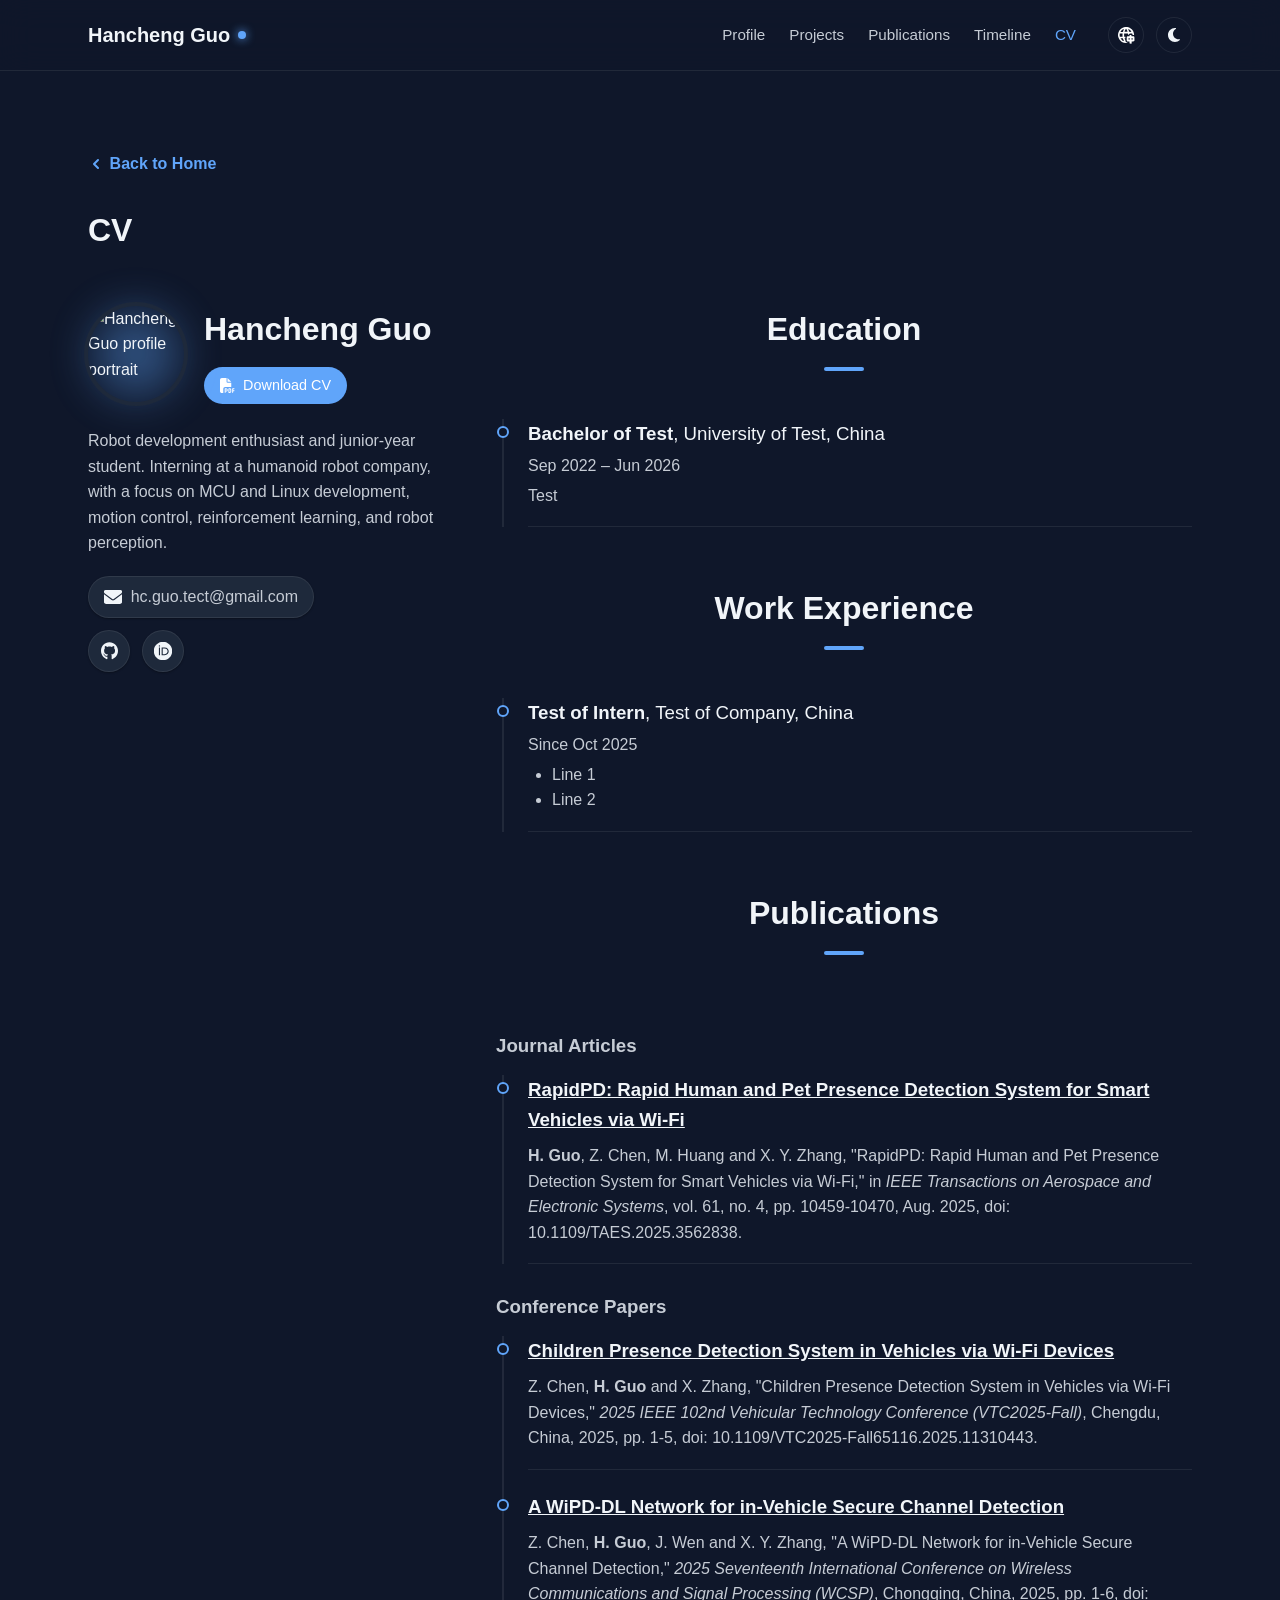
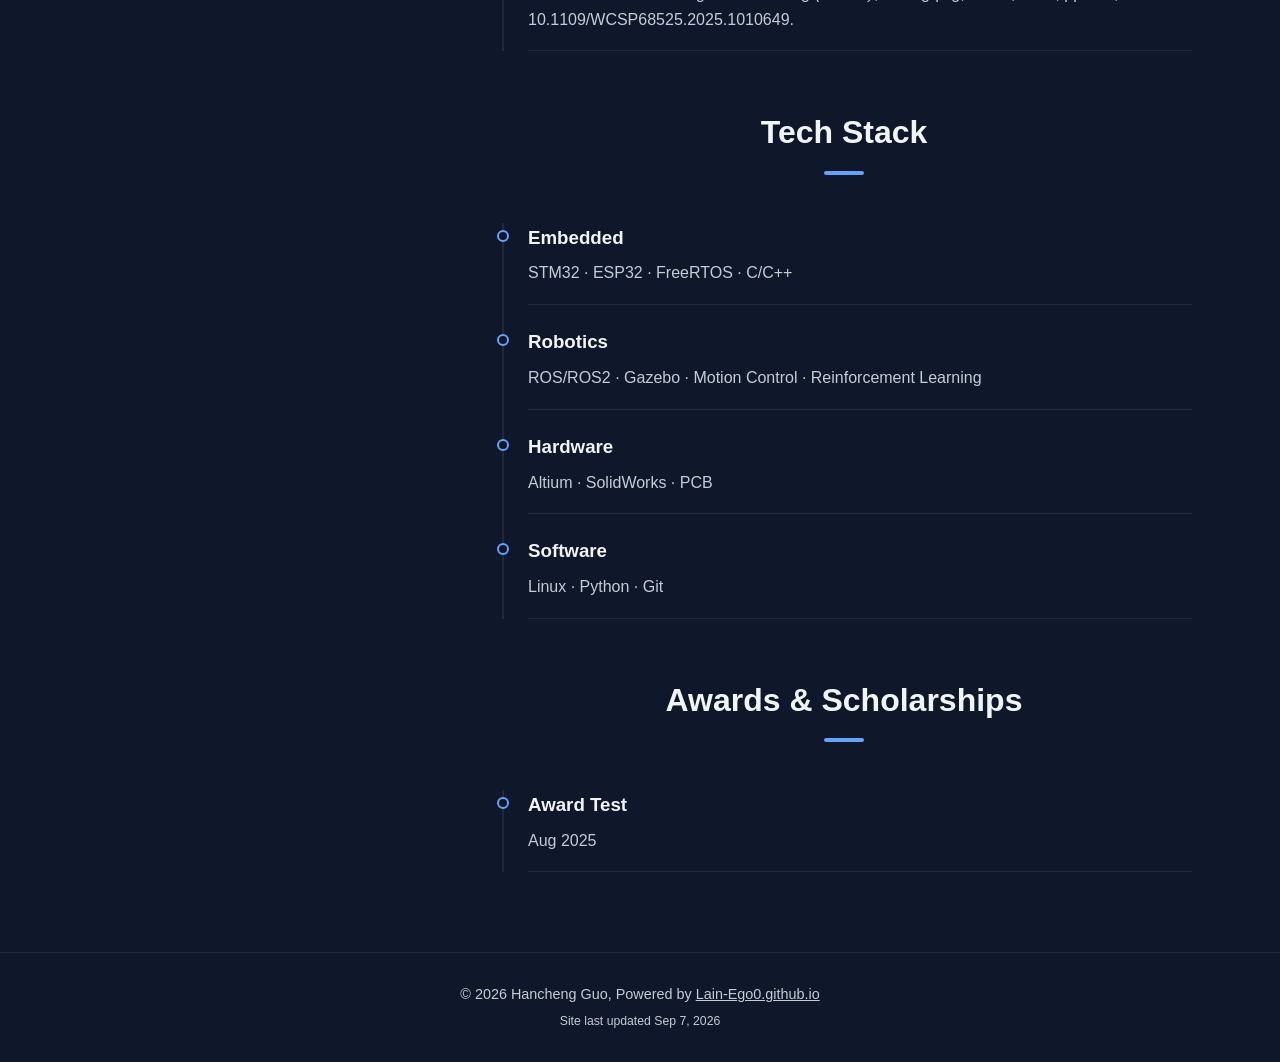
==== pages/cv.html @ 05562e03 "update favicon" ====
<!DOCTYPE html>
<!-- Generated by portfolio.py; do not edit. -->
<html lang="en" data-theme="dark">
  <head>
    <meta charset="UTF-8">
    <meta name="viewport" content="width=device-width, initial-scale=1.0">
    <title>CV - Hancheng Guo Homepage</title>
    <meta name="description" content="CV and academic profile by Hancheng Guo.">
    <meta property="og:title" content="CV - Hancheng Guo Homepage">
    <meta property="og:description" content="CV and academic profile by Hancheng Guo.">
    <meta property="og:type" content="profile">
    <meta property="og:url" content="https://hancheng-guo.github.io/pages/cv.html">
    <meta property="og:image" content="https://hancheng-guo.github.io/assets/images/Avatar.jpg">
    <link rel="canonical" href="https://hancheng-guo.github.io/pages/cv.html">
    <link rel="icon" href="../assets/icons/favicon.svg">
    <script>document.documentElement.setAttribute('data-theme', localStorage.getItem('theme') || 'dark');</script>
    <link rel="stylesheet" href="../assets/css/style.css">
  </head>
  <body data-page="resume">
    <nav>
      <div class="container nav-container">
        <a href="../index.html" class="logo">
          <span class="logo-text">Hancheng Guo</span>
          <div class="logo-dot">
          </div>
        </a>
        <div class="nav-actions">
          <button class="control-btn menu-toggle" type="button" aria-expanded="false" aria-controls="primary-navigation" aria-label="Open navigation" data-i18n-aria-label="nav.openMenu">
            ☰
          </button>
          <div class="nav-links" id="primary-navigation">
            <a href="../index.html#profile" data-i18n="nav.profile">Profile</a>
            <a href="../index.html#projects" data-i18n="nav.projects">Projects</a>
            <a href="../index.html#publications" data-i18n="nav.publications">Publications</a>
            <a href="../index.html#timeline" data-i18n="nav.timeline">Timeline</a>
            <a href="../pages/cv.html" class="active" data-i18n="nav.resume">CV</a>
          </div>
          <div class="nav-controls">
            <button class="control-btn nav-control lang-toggle" type="button" aria-label="切换到中文" title="切换到中文" data-language="en" data-i18n-aria-label="nav.toggleLanguage">
              <img class="language-target-icon" src="../assets/icons/language-switch-ch.svg" alt="" aria-hidden="true">
              <span class="visually-hidden">切换到中文</span>
            </button>
            <button class="control-btn nav-control theme-toggle" type="button" aria-label="Toggle color theme" data-i18n-aria-label="nav.toggleTheme">
              <svg class="svg-icon sun-icon svg-icon--inline icon-sun" aria-hidden="true" focusable="false" xmlns="http://www.w3.org/2000/svg" viewBox="0 0 512 512">
                <!--! Font Awesome Free 6.7.2 by @fontawesome - https://fontawesome.com License - https://fontawesome.com/license/free (Icons: CC BY 4.0, Fonts: SIL OFL 1.1, Code: MIT License) Copyright 2024 Fonticons, Inc. -->
                <path d="M361.5 1.2c5 2.1 8.6 6.6 9.6 11.9L391 121l107.9 19.8c5.3 1 9.8 4.6 11.9 9.6s1.5 10.7-1.6 15.2L446.9 256l62.3 90.3c3.1 4.5 3.7 10.2 1.6 15.2s-6.6 8.6-11.9 9.6L391 391 371.1 498.9c-1 5.3-4.6 9.8-9.6 11.9s-10.7 1.5-15.2-1.6L256 446.9l-90.3 62.3c-4.5 3.1-10.2 3.7-15.2 1.6s-8.6-6.6-9.6-11.9L121 391 13.1 371.1c-5.3-1-9.8-4.6-11.9-9.6s-1.5-10.7 1.6-15.2L65.1 256 2.8 165.7c-3.1-4.5-3.7-10.2-1.6-15.2s6.6-8.6 11.9-9.6L121 121 140.9 13.1c1-5.3 4.6-9.8 9.6-11.9s10.7-1.5 15.2 1.6L256 65.1 346.3 2.8c4.5-3.1 10.2-3.7 15.2-1.6zM160 256a96 96 0 1 1 192 0 96 96 0 1 1 -192 0zm224 0a128 128 0 1 0 -256 0 128 128 0 1 0 256 0z"/>
              </svg>
              <svg class="svg-icon moon-icon svg-icon--inline icon-moon" aria-hidden="true" focusable="false" xmlns="http://www.w3.org/2000/svg" viewBox="0 0 384 512">
                <!--! Font Awesome Free 6.7.2 by @fontawesome - https://fontawesome.com License - https://fontawesome.com/license/free (Icons: CC BY 4.0, Fonts: SIL OFL 1.1, Code: MIT License) Copyright 2024 Fonticons, Inc. -->
                <path d="M223.5 32C100 32 0 132.3 0 256S100 480 223.5 480c60.6 0 115.5-24.2 155.8-63.4c5-4.9 6.3-12.5 3.1-18.7s-10.1-9.7-17-8.5c-9.8 1.7-19.8 2.6-30.1 2.6c-96.9 0-175.5-78.8-175.5-176c0-65.8 36-123.1 89.3-153.3c6.1-3.5 9.2-10.5 7.7-17.3s-7.3-11.9-14.3-12.5c-6.3-.5-12.6-.8-19-.8z"/>
              </svg>
            </button>
          </div>
        </div>
      </div>
    </nav>
    <main class="section-padding">
      <div class="container resume-page">
        <a class="back-link" href="../index.html">
          <svg class="svg-icon motion-link-arrow link-chevron chevron-left svg-icon--inline icon-chevron-down" aria-hidden="true" focusable="false" xmlns="http://www.w3.org/2000/svg" viewBox="0 0 24 24" fill="none" stroke="currentColor" stroke-width="3" stroke-linecap="round" stroke-linejoin="round">
            <path d="m6 9 6 6 6-6"/>
          </svg>
          <span data-i18n="resume.back">Back to Home</span>
        </a>
        <h1 data-i18n="resume.title">CV</h1>
        <div class="resume-layout">
          <aside class="resume-sidebar">
            <div class="resume-profile-heading">
              <div class="resume-avatar-wrap">
                <div class="avatar-glow" aria-hidden="true">
                </div>
                <img tabindex="0" class="resume-profile-avatar" src="../assets/images/Avatar.jpg" alt="Hancheng Guo profile portrait">
              </div>
              <div class="resume-profile-identity">
                <h2 class="resume-profile-name">Hancheng Guo</h2>
                <div class="resume-download">
                  <a class="publish-link primary-action" href="../assets/documents/CVTest.pdf" download>
                    <svg class="svg-icon svg-icon--inline icon-file-pdf" aria-hidden="true" focusable="false" xmlns="http://www.w3.org/2000/svg" viewBox="0 0 512 512">
                      <!--! Font Awesome Free 6.7.2 by @fontawesome - https://fontawesome.com License - https://fontawesome.com/license/free (Icons: CC BY 4.0, Fonts: SIL OFL 1.1, Code: MIT License) Copyright 2024 Fonticons, Inc. -->
                      <path d="M0 64C0 28.7 28.7 0 64 0L224 0l0 128c0 17.7 14.3 32 32 32l128 0 0 144-208 0c-35.3 0-64 28.7-64 64l0 144-48 0c-35.3 0-64-28.7-64-64L0 64zm384 64l-128 0L256 0 384 128zM176 352l32 0c30.9 0 56 25.1 56 56s-25.1 56-56 56l-16 0 0 32c0 8.8-7.2 16-16 16s-16-7.2-16-16l0-48 0-80c0-8.8 7.2-16 16-16zm32 80c13.3 0 24-10.7 24-24s-10.7-24-24-24l-16 0 0 48 16 0zm96-80l32 0c26.5 0 48 21.5 48 48l0 64c0 26.5-21.5 48-48 48l-32 0c-8.8 0-16-7.2-16-16l0-128c0-8.8 7.2-16 16-16zm32 128c8.8 0 16-7.2 16-16l0-64c0-8.8-7.2-16-16-16l-16 0 0 96 16 0zm80-112c0-8.8 7.2-16 16-16l48 0c8.8 0 16 7.2 16 16s-7.2 16-16 16l-32 0 0 32 32 0c8.8 0 16 7.2 16 16s-7.2 16-16 16l-32 0 0 48c0 8.8-7.2 16-16 16s-16-7.2-16-16l0-64 0-64z"/>
                    </svg>
                    <span>Download CV</span>
                  </a>
                </div>
              </div>
            </div>
            <div class="resume-profile-details">
              <p>Robot development enthusiast and junior-year student. Interning at a humanoid robot company, with a focus on MCU and Linux development, motion control, reinforcement learning, and robot perception.</p>
            </div>
            <div class="contact-links resume-contact-links" aria-label="Contact links">
              <div class="contact-item email-contact-item">
                <a class="email-contact-link" href="mailto:hc.guo.tect@gmail.com" aria-label="hc.guo.tect@gmail.com">
                  <svg class="svg-icon svg-icon--inline icon-envelope" aria-hidden="true" focusable="false" xmlns="http://www.w3.org/2000/svg" viewBox="0 0 512 512">
                    <!--! Font Awesome Free 6.7.2 by @fontawesome - https://fontawesome.com License - https://fontawesome.com/license/free (Icons: CC BY 4.0, Fonts: SIL OFL 1.1, Code: MIT License) Copyright 2024 Fonticons, Inc. -->
                    <path d="M48 64C21.5 64 0 85.5 0 112c0 15.1 7.1 29.3 19.2 38.4L236.8 313.6c11.4 8.5 27 8.5 38.4 0L492.8 150.4c12.1-9.1 19.2-23.3 19.2-38.4c0-26.5-21.5-48-48-48L48 64zM0 176L0 384c0 35.3 28.7 64 64 64l384 0c35.3 0 64-28.7 64-64l0-208L294.4 339.2c-22.8 17.1-54 17.1-76.8 0L0 176z"/>
                  </svg>
                  <span>hc.guo.tect@gmail.com</span>
                </a>
              </div>
              <div class="social-contact-group">
                <div class="contact-item">
                  <a href="https://github.com/Hancheng-Guo" aria-label="GitHub" title="GitHub" target="_blank" rel="noopener noreferrer">
                    <svg class="svg-icon svg-icon--inline" aria-hidden="true" focusable="false" xmlns="http://www.w3.org/2000/svg" viewBox="0 0 496 512">
                      <!--! Font Awesome Free 6.7.2 by @fontawesome - https://fontawesome.com License - https://fontawesome.com/license/free (Icons: CC BY 4.0, Fonts: SIL OFL 1.1, Code: MIT License) Copyright 2024 Fonticons, Inc. -->
                      <path d="M165.9 397.4c0 2-2.3 3.6-5.2 3.6-3.3.3-5.6-1.3-5.6-3.6 0-2 2.3-3.6 5.2-3.6 3-.3 5.6 1.3 5.6 3.6zm-31.1-4.5c-.7 2 1.3 4.3 4.3 4.9 2.6 1 5.6 0 6.2-2s-1.3-4.3-4.3-5.2c-2.6-.7-5.5.3-6.2 2.3zm44.2-1.7c-2.9.7-4.9 2.6-4.6 4.9.3 2 2.9 3.3 5.9 2.6 2.9-.7 4.9-2.6 4.6-4.6-.3-1.9-3-3.2-5.9-2.9zM244.8 8C106.1 8 0 113.3 0 252c0 110.9 69.8 205.8 169.5 239.2 12.8 2.3 17.3-5.6 17.3-12.1 0-6.2-.3-40.4-.3-61.4 0 0-70 15-84.7-29.8 0 0-11.4-29.1-27.8-36.6 0 0-22.9-15.7 1.6-15.4 0 0 24.9 2 38.6 25.8 21.9 38.6 58.6 27.5 72.9 20.9 2.3-16 8.8-27.1 16-33.7-55.9-6.2-112.3-14.3-112.3-110.5 0-27.5 7.6-41.3 23.6-58.9-2.6-6.5-11.1-33.3 2.6-67.9 20.9-6.5 69 27 69 27 20-5.6 41.5-8.5 62.8-8.5s42.8 2.9 62.8 8.5c0 0 48.1-33.6 69-27 13.7 34.7 5.2 61.4 2.6 67.9 16 17.7 25.8 31.5 25.8 58.9 0 96.5-58.9 104.2-114.8 110.5 9.2 7.9 17 22.9 17 46.4 0 33.7-.3 75.4-.3 83.6 0 6.5 4.6 14.4 17.3 12.1C428.2 457.8 496 362.9 496 252 496 113.3 383.5 8 244.8 8zM97.2 352.9c-1.3 1-1 3.3.7 5.2 1.6 1.6 3.9 2.3 5.2 1 1.3-1 1-3.3-.7-5.2-1.6-1.6-3.9-2.3-5.2-1zm-10.8-8.1c-.7 1.3.3 2.9 2.3 3.9 1.6 1 3.6.7 4.3-.7.7-1.3-.3-2.9-2.3-3.9-2-.6-3.6-.3-4.3.7zm32.4 35.6c-1.6 1.3-1 4.3 1.3 6.2 2.3 2.3 5.2 2.6 6.5 1 1.3-1.3.7-4.3-1.3-6.2-2.2-2.3-5.2-2.6-6.5-1zm-11.4-14.7c-1.6 1-1.6 3.6 0 5.9 1.6 2.3 4.3 3.3 5.6 2.3 1.6-1.3 1.6-3.9 0-6.2-1.4-2.3-4-3.3-5.6-2z"/>
                    </svg>
                    <span class="visually-hidden">GitHub</span>
                  </a>
                </div>
                <div class="contact-item">
                  <a href="https://orcid.org/0009-0005-2213-1604" aria-label="ORCID" title="ORCID" target="_blank" rel="noopener noreferrer">
                    <svg class="svg-icon svg-icon--inline" aria-hidden="true" focusable="false" fill="#000000" width="800px" height="800px" viewBox="0 0 24 24" role="img" xmlns="http://www.w3.org/2000/svg">
                      <title>ORCID icon</title>
                      <path d="M12 0C5.372 0 0 5.372 0 12s5.372 12 12 12 12-5.372 12-12S18.628 0 12 0zM7.369 4.378c.525 0 .947.431.947.947s-.422.947-.947.947a.95.95 0 0 1-.947-.947c0-.525.422-.947.947-.947zm-.722 3.038h1.444v10.041H6.647V7.416zm3.562 0h3.9c3.712 0 5.344 2.653 5.344 5.025 0 2.578-2.016 5.025-5.325 5.025h-3.919V7.416zm1.444 1.303v7.444h2.297c3.272 0 4.022-2.484 4.022-3.722 0-2.016-1.284-3.722-4.097-3.722h-2.222z"/>
                    </svg>
                    <span class="visually-hidden">ORCID</span>
                  </a>
                </div>
              </div>
            </div>
          </aside>
          <div class="resume-main">
            <section class="narrative-container">
              <h2 data-i18n="education.title">Education</h2>
              <div class="content-list resume-education">
                <article class="content-entry education-entry">
                  <h3 class="education-heading"><strong>Bachelor of Test</strong>, University of Test, China</h3>
                  <time class="entry-date">Sep 2022 – Jun 2026</time>
                  <p class="education-detail">Test</p>
                </article>
              </div>
            </section>
            <section class="narrative-container">
              <h2 data-i18n="work.title">Work Experience</h2>
              <div class="content-list resume-work">
                <article class="content-entry work-entry">
                  <h3 class="work-heading"><strong>Test of Intern</strong>, Test of Company, China</h3>
                  <time class="entry-date">Since Oct 2025</time>
                  <div class="work-detail markdown-body">
                    <ul>
                      <li>Line 1</li>
                      <li>Line 2</li>
                    </ul>
                  </div>
                </article>
              </div>
            </section>
            <section class="narrative-container">
              <h2 data-i18n="publications.title">Publications</h2>
              <h3 data-i18n="publications.journal">Journal Articles</h3>
              <div class="content-list resume-journals">
                <article class="content-entry">
                  <h3><a href="https://ieeexplore.ieee.org/document/10971911"><u>RapidPD: Rapid Human and Pet Presence Detection System for Smart Vehicles via Wi-Fi</u></a></h3>
                  <p><span class="entry-detail"><strong>H. Guo</strong>, Z. Chen, M. Huang and X. Y. Zhang, "RapidPD: Rapid Human and Pet Presence Detection System for Smart Vehicles via Wi-Fi," in <em>IEEE Transactions on Aerospace and Electronic Systems</em>, vol. 61, no. 4, pp. 10459-10470, Aug. 2025, doi: 10.1109/TAES.2025.3562838.</span></p>
                </article>
              </div>
              <h3 data-i18n="publications.conference">Conference Papers</h3>
              <div class="content-list resume-conferences">
                <article class="content-entry">
                  <h3><a href="https://ieeexplore.ieee.org/abstract/document/11310443"><u>Children Presence Detection System in Vehicles via Wi-Fi Devices</u></a></h3>
                  <p><span class="entry-detail">Z. Chen, <strong>H. Guo</strong> and X. Zhang, "Children Presence Detection System in Vehicles via Wi-Fi Devices," <em>2025 IEEE 102nd Vehicular Technology Conference (VTC2025-Fall)</em>, Chengdu, China, 2025, pp. 1-5, doi: 10.1109/VTC2025-Fall65116.2025.11310443.</span></p>
                </article>
                <article class="content-entry">
                  <h3><a href="https://ieeexplore.ieee.org/abstract/document/11352220"><u>A WiPD-DL Network for in-Vehicle Secure Channel Detection</u></a></h3>
                  <p><span class="entry-detail">Z. Chen, <strong>H. Guo</strong>, J. Wen and X. Y. Zhang, "A WiPD-DL Network for in-Vehicle Secure Channel Detection," <em>2025 Seventeenth International Conference on Wireless Communications and Signal Processing (WCSP)</em>, Chongqing, China, 2025, pp. 1-6, doi: 10.1109/WCSP68525.2025.1010649.</span></p>
                </article>
              </div>
            </section>
            <section class="narrative-container">
              <h2 data-i18n="skills.title">Tech Stack</h2>
              <div class="content-list resume-skills">
                <article class="content-entry">
                  <h3>Embedded</h3>
                  <p>STM32<span class="entry-separator"> · </span>ESP32<span class="entry-separator"> · </span>FreeRTOS<span class="entry-separator"> · </span>C/C++</p>
                </article>
                <article class="content-entry">
                  <h3>Robotics</h3>
                  <p>ROS/ROS2<span class="entry-separator"> · </span>Gazebo<span class="entry-separator"> · </span>Motion Control<span class="entry-separator"> · </span>Reinforcement Learning</p>
                </article>
                <article class="content-entry">
                  <h3>Hardware</h3>
                  <p>Altium<span class="entry-separator"> · </span>SolidWorks<span class="entry-separator"> · </span>PCB</p>
                </article>
                <article class="content-entry">
                  <h3>Software</h3>
                  <p>Linux<span class="entry-separator"> · </span>Python<span class="entry-separator"> · </span>Git</p>
                </article>
              </div>
            </section>
            <section class="narrative-container">
              <h2 data-i18n="awards.title">Awards &amp; Scholarships</h2>
              <div class="content-list resume-awards">
                <article class="content-entry">
                  <h3>Award Test</h3>
                  <p><time class="entry-date">Aug 2025</time></p>
                </article>
              </div>
            </section>
          </div>
        </div>
      </div>
    </main>
    <footer>
      <span class="footer-copyright">© 2026 Hancheng Guo, Powered by <a href="https://github.com/Lain-Ego0/Lain-Ego0.github.io"><u>Lain-Ego0.github.io</u></a></span>
      <span class="footer-updated">Site last updated Sep 7, 2026</span>
    </footer>
    <script type="module" src="../assets/js/resume.js"></script>
  </body>
</html>
---- assets/css/style.css ----
/* =========================================
   1. Design Token & Themes
   ========================================= */
:root {
  /* 基础参数 */
  --font-main: -apple-system, BlinkMacSystemFont, "Segoe UI", Roboto, "Helvetica Neue", Arial, sans-serif;
  --radius-md: 16px;
  --radius-full: 999px;
  --container-width: clamp(600px, 90vw, 1800px);
  --transition-base: 0.3s cubic-bezier(0.4, 0, 0.2, 1);
  
  /* [Light Mode] 默认日间模式变量 */
  --bg-body: #f8fafc;
  --bg-card: #ffffff; 
  --bg-glass: rgba(255, 255, 255, 0.8);
  --bg-hover: #f1f5f9;
  
  --text-main: #0f172a;
  --text-muted: #464b52;
  --text-invert: #ffffff;
  
  --primary: #2563eb;       /* 核心蓝 */
  --primary-glow: rgba(37, 99, 235, 0.2);
  
  --border-light: rgba(0, 0, 0, 0.06);
  --shadow-sm: 0 1px 2px rgba(0, 0, 0, 0.05);
  --shadow-card: 0 4px 6px -1px rgba(0, 0, 0, 0.05), 0 2px 4px -1px rgba(0, 0, 0, 0.03);
  --shadow-hover: 0 20px 25px -5px rgba(0, 0, 0, 0.1), 0 10px 10px -5px rgba(0, 0, 0, 0.04);
  
  --gradient-title: linear-gradient(135deg, #0f172a 0%, #3b82f6 100%);
  --decoration-blob: #e2e8f0;
  --hero-fade-color: #f8fafc;
}

/* [Dark Mode] 深色模式变量覆盖 */
[data-theme="dark"] {
  --bg-body: #0f172a;       /* 深岩灰背景 */
  --bg-card: #1e293b;       /* 稍亮的卡片背景 */
  --bg-glass: rgba(15, 23, 42, 0.8);
  --bg-hover: #334155;
  
  --text-main: #f1f5f9;     /* 亮灰白 */
  --text-muted: #c6ccd5;    /* 柔和灰 */
  
  --primary: #60a5fa;       /* 亮蓝，暗色下更显眼 */
  --primary-glow: rgba(96, 165, 250, 0.25);
  
  --border-light: rgba(255, 255, 255, 0.08);
  --shadow-sm: 0 1px 2px rgba(0, 0, 0, 0.3);
  --shadow-card: 0 4px 6px -1px rgba(0, 0, 0, 0.4);
  --shadow-hover: 0 20px 25px -5px rgba(0, 0, 0, 0.5), 0 0 20px rgba(96, 165, 250, 0.15); /* 加点蓝色光晕 */
  
  --gradient-title: linear-gradient(135deg, #f8fafc 0%, #60a5fa 100%);
  --decoration-blob: #1e293b;
  --hero-fade-color: #0f172a;
}

@property --hero-fade-color {
  syntax: '<color>';
  inherits: true;
  initial-value: #f8fafc;
}

@property --decoration-blob {
  syntax: '<color>';
  inherits: true;
  initial-value: #e2e8f0;
}

/* =========================================
   2. Global Reset & Layout
   ========================================= */
*, *::before, *::after { margin: 0; padding: 0; box-sizing: border-box; }

/* Fragment navigation must land before the first paint.  Same-page links use
   navigation.js for their deliberate, accessible smooth scroll. */
html { scroll-behavior: auto; }

body {
  font-family: var(--font-main);
  background-color: var(--bg-body);
  color: var(--text-main);
  line-height: 1.6;
  /* 关键：平滑过渡背景色和文字颜色 */
  transition: background-color 0.4s ease, color 0.4s ease;
  overflow-x: hidden;
}

/* 新增：全局图片约束，防止图片撑破布局 */
img {
  max-width: 100%;
  height: auto;
  display: block;
}

a { text-decoration: none; color: inherit; transition: var(--transition-base); }
ul { list-style: none; }

.container {
  max-width: var(--container-width);
  margin: 0 auto;
  padding: 0 24px;
}

.section-padding { padding: 80px 0; }
.flex-center { display: flex; align-items: center; justify-content: center; }
.column { flex-direction: column; }

/* 滚动条美化 */
::-webkit-scrollbar { width: 8px; }
::-webkit-scrollbar-track { background: var(--bg-body); }
::-webkit-scrollbar-thumb { background: var(--text-muted); border-radius: 4px; opacity: 0.5; }

/* =========================================
   3. Navigation (Glassmorphism)
   ========================================= */
body > nav {
  position: sticky;
  top: 0;
  z-index: 100;
  background: var(--bg-glass);
  backdrop-filter: blur(16px);
  -webkit-backdrop-filter: blur(16px);
  border-bottom: 1px solid var(--border-light);
  transition: background-color 0.4s ease, border-color 0.4s ease;
}

.nav-container {
  height: 70px;
  display: flex;
  justify-content: space-between;
  align-items: center;
}

.logo {
  display: flex;
  align-items: center;
  gap: 8px;
  font-weight: 700;
  font-size: 1.25rem;
  color: var(--text-main);
}

.logo-dot {
  width: 8px;
  height: 8px;
  background: var(--primary);
  border-radius: 50%;
  box-shadow: 0 0 10px var(--primary);
}

.nav-actions { display: flex; align-items: center; gap: 32px; }

.nav-links { display: flex; gap: 24px; }
.nav-links a {
  font-size: 0.95rem;
  font-weight: 500;
  color: var(--text-muted);
  position: relative;
}
.nav-links a:hover, .nav-links a.active { color: var(--primary); }

.nav-controls { display: flex; align-items: center; gap: 12px; }
.control-btn.menu-toggle { display: none; }
.back-link { display: inline-flex; align-items: center; gap: .35em; margin-bottom: 28px; color: var(--primary); font-weight: 650; }
.back-link:focus-visible, a:focus-visible, button:focus-visible { outline: 3px solid var(--primary); outline-offset: 4px; }
.status-view { padding: 32px; text-align: center; color: var(--text-muted); }
.project-adjacent { display: grid; grid-template-columns: minmax(0, 1fr) minmax(0, 1fr); gap: 16px; margin-top: 40px; border-top: 1px solid var(--border-light); padding-top: 24px; }
.project-adjacent-link { display: flex; flex-direction: column; gap: 6px; padding: 14px 16px; color: var(--text-main); background: transparent; border: 1px solid transparent; border-radius: var(--radius-md); }
.project-adjacent-link.previous { grid-column: 1; align-items: flex-start; }
.project-adjacent-link.next { grid-column: 2; align-items: flex-end; text-align: right; }
.project-adjacent-link:hover, .project-adjacent-link:focus-visible { color: var(--primary); border-color: transparent; background: var(--bg-hover); }
.project-adjacent-label { display: inline-flex; align-items: center; position: relative; top: 0.5px; gap: .35em; color: var(--primary); font-weight: 650; }
.project-adjacent-link.next .motion-link-arrow { order: 2; }
.project-adjacent-name { color: inherit; }
.timeline-extra { display: none; }
.timeline-container.timeline-expanded .timeline-extra { display: block; }
.timeline-toggle { display: inline-flex; align-items: center; justify-content: center; box-sizing: border-box; width: 200px; min-width: 200px; height: 30px; margin: 24px auto 0; padding: 4px 16px; white-space: nowrap; color: var(--text-main); background: var(--bg-card); border: 1px solid var(--border-light); box-shadow: var(--shadow-sm); font-size: .82rem; font-weight: 650; line-height: 1; position: relative; }
.timeline-toggle[hidden] { display: none; }
.control-btn.timeline-toggle { background: var(--bg-card); border-color: var(--border-light); }
.timeline-toggle:hover, .timeline-toggle:focus-visible { background: var(--bg-hover); border-color: var(--primary); color: var(--primary); }
.timeline-toggle-label { position: absolute; left: 50%; transform: translateX(-50%); }
.timeline-chevron { position: absolute; right: 12px; width: 13px; height: 13px; color: currentColor; transition: transform var(--transition-base); }
.timeline-chevron.svg-icon--inline { fill: none; stroke: currentColor; }
.timeline-toggle[aria-expanded="true"] .timeline-chevron { transform: rotate(180deg); }
.error-state { border: 1px solid var(--border-light); border-radius: var(--radius-md); }
.hero-action-row { display: flex; flex-wrap: wrap; justify-content: center; align-items: center; gap: 12px; margin-top: 24px; }
.intro-actions { display: flex; flex-wrap: wrap; justify-content: center; gap: 12px; }
.intro-actions .primary-action { color: #fff; background: var(--primary); border-color: var(--primary); }
.visually-hidden { position: absolute; width: 1px; height: 1px; padding: 0; margin: -1px; overflow: hidden; clip: rect(0, 0, 0, 0); white-space: nowrap; border: 0; }

/* 按钮通用样式 */
.control-btn {
  background: transparent;
  border: 1px solid var(--border-light);
  color: var(--text-main);
  padding: 6px 14px;
  border-radius: 20px;
  cursor: pointer;
  font-size: 0.9rem;
  transition: all 0.3s ease;
  display: flex;
  align-items: center;
  justify-content: center;
}
.nav-controls .nav-control {
  box-sizing: border-box;
  height: 36px;
  width: 36px;
  min-width: 36px;
  padding: 0;
  border-radius: var(--radius-full);
  position: relative;
  overflow: hidden;
}
.nav-controls .nav-control .svg-icon { width: 16px; height: 16px; display: inline-block; flex: 0 0 16px; }
.lang-toggle .visually-hidden { position: absolute; width: 1px; height: 1px; overflow: hidden; clip: rect(0 0 0 0); }

.control-btn:hover {
  background: var(--bg-hover);
  border-color: var(--primary);
  color: var(--primary);
}

/* 主题切换按钮特殊处理 */
.theme-toggle { position: relative; overflow: hidden; }

.theme-toggle .svg-icon {
  position: absolute;
  transition: transform 0.5s cubic-bezier(0.68, -0.55, 0.27, 1.55), opacity 0.5s;
}

/* 图标切换动画逻辑 */
[data-theme="light"] .moon-icon { transform: translateY(20px) rotate(90deg); opacity: 0; }
[data-theme="light"] .sun-icon { transform: translateY(0) rotate(0); opacity: 1; }
[data-theme="dark"] .sun-icon { transform: translateY(-20px) rotate(-90deg); opacity: 0; }
[data-theme="dark"] .moon-icon { transform: translateY(0) rotate(0); opacity: 1; }

/* =========================================
   4. Hero Section / Intro
   ========================================= */
.intro {
  /* Own this registered color on the element that transitions it.  Letting
     both the element and its pseudo-element transition an inherited value
     made the fade finish one transition after the page background. */
  --hero-fade-color: #f8fafc;
  padding: 100px 0 60px;
  position: relative;
  text-align: center;
  overflow: hidden;
  isolation: isolate;
  background-color: var(--bg-body);
  transition: background-color 0.4s ease, --hero-fade-color 0.4s ease, --decoration-blob 0.4s ease;
}

[data-theme="dark"] .intro { --hero-fade-color: #0f172a; }

/* The local panoramic project image is deliberately a CSS layer: cover keeps
   its aspect ratio while crop, rather than distortion, adapts it to viewport
   width.  This is confined to the home intro and fades into each theme's page
   background before the following section. */
.intro::before,
.intro::after {
  content: '';
  position: absolute;
  inset: 0;
  pointer-events: none;
}

.intro::before {
  background: center 42% / cover no-repeat;
  opacity: .38;
  transition: opacity 0.4s ease;
  /* `.intro` is an isolated stacking context.  Negative layers are painted
     beneath its opaque background, which made a configured hero URL resolve
     successfully but remain invisible.  Keep the imagery above the section
     paint and put the actual content above both visual layers instead. */
  z-index: 0;
}

.intro[data-hero-background]::before { background-image: var(--hero-background-image); }

.intro::after {
  background: linear-gradient(to bottom, color-mix(in srgb, var(--hero-fade-color) 2%, transparent) 0%, color-mix(in srgb, var(--hero-fade-color) 36%, transparent) 55%, var(--hero-fade-color) 100%);
  /* The parent owns the sole color transition, keeping this layer on the
     same clock as body rather than running a second, trailing transition. */
  z-index: 1;
}

.intro > .container { position: relative; z-index: 3; }

.svg-icon {
  display: inline-block;
  width: 1.05em;
  height: 1.05em;
  flex: 0 0 auto;
}

/* JavaScript-created glyphs use an external mask while served over HTTP.
   Generated fallback markup uses inline SVG so direct file previews do not
   lose every icon to file-origin mask restrictions. */
.svg-icon:not(.svg-icon--inline) {
  background-color: currentColor;
  -webkit-mask: var(--icon-url) center / contain no-repeat;
  mask: var(--icon-url) center / contain no-repeat;
}

.svg-icon--inline {
  fill: currentColor;
  color: currentColor;
  vertical-align: -.125em;
}

.icon-sun { --icon-url: url('../icons/sun.svg'); }
.icon-moon { --icon-url: url('../icons/moon.svg'); }
.icon-chevron-down { --icon-url: url('../icons/chevron-down.svg'); }
.nav-controls .lang-toggle .language-target-icon {
  position: absolute;
  left: 50%;
  top: 50%;
  width: 18px;
  height: 18px;
  object-fit: contain;
  transform: translate(-50%, -50%);
}

[data-theme="dark"] .lang-toggle .language-target-icon { filter: invert(1); }
.icon-envelope { --icon-url: url('../icons/envelope.svg'); }
.icon-file-pdf { --icon-url: url('../icons/file-pdf.svg'); }
.icon-bilibili { --icon-url: url('../icons/bilibili.svg'); }
.icon-youtube { --icon-url: url('../icons/youtube.svg'); }

.content-list { display: grid; gap: 22px; margin-left: 6px; padding-left: 24px; border-left: 2px solid var(--border-light); }
.narrative-container { max-width: 800px; margin-left: auto; margin-right: auto; }
.narrative-container > h3 { margin: 28px 0 14px; color: var(--text-muted); }
.content-entry { position: relative; padding: 0 0 18px; border-bottom: 1px solid var(--border-light); }
.content-list .content-entry::before { content: ''; position: absolute; left: -31px; top: 7px; width: 12px; height: 12px; border: 2px solid var(--primary); border-radius: 50%; background: var(--bg-body); }
.content-entry h3 { margin-bottom: 8px; color: var(--text-main); }
.content-entry p { color: var(--text-muted); }
.education-entry .education-heading, .work-entry .work-heading { margin-bottom: 4px; font-weight: 400; }
.education-entry .education-heading > strong, .work-entry .work-heading > strong { font-weight: 700; }
.education-entry .entry-date, .work-entry .entry-date { display: block; margin-bottom: 4px; color: var(--text-muted); }
.education-entry .education-detail, .work-entry .work-detail { margin: 0; }
.education-entry .education-detail > :first-child, .work-entry .work-detail > :first-child { margin-top: 0; }
.education-entry .education-detail > :last-child, .work-entry .work-detail > :last-child { margin-bottom: 0; }
.education-entry .education-detail.markdown-body, .work-entry .work-detail.markdown-body { color: var(--text-muted); }
.resume-layout { margin-top: 48px; }
.resume-sidebar { margin-bottom: 56px; }
.resume-profile-heading { display: flex; align-items: center; gap: 20px; margin-bottom: 24px; }
.resume-avatar-wrap { position: relative; width: 96px; height: 96px; flex: 0 0 auto; }
.resume-avatar-wrap .avatar-glow { position: absolute; inset: 0; border-radius: 50%; background: var(--primary); filter: blur(25px); opacity: .4; z-index: 0; transform: scale(.9); transition: opacity .3s, transform .3s; pointer-events: none; }
.resume-avatar-wrap:hover .avatar-glow, .resume-avatar-wrap:focus-within .avatar-glow { opacity: .7; transform: scale(1.05); }
.resume-profile-avatar { width: 96px; height: 96px; border-radius: 50%; object-fit: cover; box-shadow: 0 0 0 4px var(--bg-card); position: relative; z-index: 1; }
.resume-avatar-wrap:hover .resume-profile-avatar, .resume-avatar-wrap:focus-within .resume-profile-avatar { box-shadow: 0 0 0 4px var(--bg-card), 0 0 22px var(--primary-glow); }
.resume-profile-avatar:focus-visible { outline: 3px solid var(--primary); outline-offset: 5px; }
.resume-profile-avatar:focus { outline: 3px solid var(--primary); outline-offset: 5px; }
.resume-profile-identity { min-width: 160px; text-align: left; }
.resume-profile-name { margin: 0; overflow-wrap: anywhere; text-align: left; }
.resume-profile-name::after { display: none; }
.resume-download { margin-top: 12px; width: max-content; max-width: 100%; }
.resume-download .publish-link { padding: 7px 16px; font-size: .9rem; width: max-content; max-width: 100%; }
.resume-download .primary-action { color: #fff; background: var(--primary); border-color: var(--primary); }
.resume-profile-details { color: var(--text-muted); }
.resume-profile-details p + p { margin-top: 10px; }
.contact-links.resume-contact-links { justify-content: flex-start; flex-wrap: wrap; }
.contact-links.resume-contact-links.has-multiple-socials { flex-direction: column; align-items: flex-start; }
.resume-main > section + section { margin-top: 56px; }
.resume-main > section > h3 { margin: 28px 0 14px; color: var(--text-muted); }

/* 背景装饰球 */
.bg-decoration {
  position: absolute;
  top: -50%;
  left: 50%;
  transform: translateX(-50%);
  width: 800px;
  height: 800px;
  background: radial-gradient(circle, var(--decoration-blob) 0%, transparent 70%);
  opacity: 0.5;
  z-index: 2;
  pointer-events: none;
}

.avatar-container {
  position: relative;
  margin-bottom: 24px;
}

.avatar {
  width: 140px;
  height: 140px;
  border-radius: 50%;
  object-fit: cover;
  border: 4px solid var(--bg-card);
  position: relative;
  z-index: 2;
  flex-shrink: 0; /* 防止头像被挤压 */
}

.avatar-glow {
  position: absolute;
  inset: 0;
  border-radius: 50%;
  background: var(--primary);
  filter: blur(25px);
  opacity: 0.4;
  z-index: 1;
  transform: scale(0.9);
  transition: opacity 0.3s;
}
.avatar-container:hover .avatar-glow { opacity: 0.7; }

.gradient-text {
  font-size: 3rem;
  font-weight: 800;
  margin-bottom: 16px;
  background: var(--gradient-title);
  -webkit-background-clip: text;
  background-clip: text;
  color: transparent; /* 关键：文字透明显示背景渐变 */
  letter-spacing: -1px;
}

.subtitle {
  font-size: 1.15rem;
  color: var(--text-muted);
  max-width: 700px;
  margin: 0 auto;
}




.education-container {
  position: relative;
  max-width: 800px;
  margin: 0 auto;
  padding-left: 30px;
}

/* Vertical Line */
.education-container::before {
  content: '';
  position: absolute;
  left: 0;
  top: 0;
  bottom: 0;
  width: 2px;
  background: var(--border-light);
}





/* =========================================
   5. Projects Grid & Detail Images
   ========================================= */
h2 {
  font-size: 2rem;
  text-align: center;
  margin-bottom: 48px;
  color: var(--text-main);
  position: relative;
  display: inline-block;
  width: 100%;
}
/* 标题下划线 */
h2::after {
  content: '';
  display: block;
  width: 40px;
  height: 4px;
  background: var(--primary);
  margin: 12px auto 0;
  border-radius: 2px;
}

.project-container h3 {
  font-size: 1.5rem;
  text-align: left;
  margin-bottom: 48px;
  color: var(--text-main);
  position: relative;
  display: inline-block;
  padding-left: 12px;
  width: 100%;
}

.project-container h3::before {
  content: "";
  position: absolute;
  left: 0;
  top: 50%;
  transform: translateY(-50%);
  width: 6px;
  height: 6px;
  transform: translateY(-50%);
  background: var(--primary);
  border-radius: 50%;
}

.projects-grid {
  display: grid;
  grid-template-columns: repeat(auto-fit, minmax(min(100%, 500px), 1fr));
  gap: 32px;
}

.card {
  background: var(--bg-card);
  border-radius: var(--radius-md);
  border: 1px solid var(--border-light);
  overflow: hidden;
  transition: var(--transition-base);
  /* 解决 Safari 下圆角溢出问题 */
  transform: translateZ(0); 
  position: relative;
}

.card:hover {
  box-shadow: var(--shadow-hover);
  border-color: var(--primary-glow);
}

.projects-grid .card {
  box-sizing: border-box;
  display: flex;
  flex-direction: column;
}

/* Each project card is an operable link surface, so use the same pointer
   affordance as a button without changing its existing keyboard behavior. */
.projects-grid .card.project-card-detail:is(:hover, :focus, :focus-within) {
  cursor: pointer;
}

.projects-grid .card:focus-visible {
  border-color: var(--primary-glow);
  box-shadow: var(--shadow-hover);
  outline: 3px solid var(--primary);
  outline-offset: 4px;
}

/* 首页项目卡片缩略图 - 优化适配 */
.project-thumbnail {
  width: 100%;
  height: 220px;           /* 调整高度，显示更佳 */
  object-fit: cover;       /* 填满容器，防止拉伸 */
  object-position: center; /* 居中裁剪 */
  border-bottom: 1px solid var(--border-light);
  transition: transform 0.5s ease;
  background-color: var(--bg-hover);
}

/* Image zoom is independent of summary expansion.  Every project card keeps
   the familiar hover/focus affordance, while only expandable cards alter copy
   layout or add the thumbnail-to-surface blend below. */
.projects-grid .card:is(:focus, :focus-within) .project-thumbnail {
  transform: scale(1.05);
}
.card.project-card-expandable:is(:hover, :focus, :focus-within) .project-thumbnail {
  border-bottom-color: transparent;
}

.project-thumbnail-wrapper { overflow: hidden; flex: 0 0 auto; }

.project-info {
  --project-copy-active-bottom: 88px;
  /* Hydration measures the expanded copy and sets both of these per card.
     The fallback is only for the no-JS compact state. */
  --project-thumbnail-fade-height: 0px;
  --project-thumbnail-fade-solid-stop: 0px;
  padding: 24px;
  position: relative;
  isolation: isolate;
  min-height: var(--project-info-base-height, auto);
  display: grid;
  grid-template-rows: minmax(0, 1fr) auto;
  flex: 1;
}

/* Metadata occupies this grid row in both compact and expanded states. Only
   the copy becomes an overlay, so leaving hover/focus cannot reparent tags or
   the footer between positioning contexts for a single frame. */
.projects-grid .card.project-card-enhanced .project-info {
  min-height: var(--project-info-base-height);
}
.projects-grid .card.project-card-enhanced .project-copy { grid-row: 1; }
.projects-grid .card.project-card-enhanced .project-meta { grid-row: 2; }

.project-copy { position: relative; z-index: 1; }
/* Metadata is a persistent foreground layer.  The expanded copy can pass
   behind it, but never obscure tags, the action link, or the date. */
.project-meta { position: relative; z-index: 3; }

.project-info h3 {
  font-size: 1.25rem;
  margin-bottom: 8px;
  color: var(--text-main);
}

.project-info p {
  font-size: 0.95rem;
  color: var(--text-muted);
  margin-bottom: 20px;
  display: -webkit-box;
  -webkit-line-clamp: 3;
  -webkit-box-orient: vertical;
  overflow: hidden;
}

/* Expanding the copy out of normal flow makes the visual information panel
   reach into the thumbnail without changing the card, grid, tags or footer
   geometry.  Its bottom edge is measured after hydration so wrapped tags are
   respected too; the fallback variable covers the static/no-JS layout. */
.projects-grid .card.project-card-expandable:focus .project-info::before,
.projects-grid .card.project-card-expandable:focus-within .project-info::before { opacity: 1; }
.projects-grid .card.project-card-expandable:focus .project-copy,
.projects-grid .card.project-card-expandable:focus-within .project-copy {
  position: absolute;
  inset-inline: 24px;
  bottom: var(--project-copy-active-bottom);
  z-index: 2;
}
.projects-grid .card.project-card-expandable:focus .project-summary,
.projects-grid .card.project-card-expandable:focus-within .project-summary {
  -webkit-line-clamp: unset;
  overflow: visible;
}
.project-info::before {
  content: '';
  position: absolute;
  /* The measured solid stop is placed just above the active copy.  This
     makes the image surface become the card surface before either title or
     summary glyphs arrive, while preserving one continuous fade instead of
     putting a rectangular backing behind the text. */
  top: calc(-1 * var(--project-thumbnail-fade-height));
  right: 0;
  bottom: 0;
  left: 0;
  background: linear-gradient(to bottom, transparent 0, color-mix(in srgb, var(--bg-card) 42%, transparent) calc(var(--project-thumbnail-fade-solid-stop) * .52), var(--bg-card) var(--project-thumbnail-fade-solid-stop), var(--bg-card) 100%);
  opacity: 0;
  pointer-events: none;
  transition: opacity var(--transition-base);
  z-index: 0;
}

@media (hover: hover) {
  .projects-grid .card:hover .project-thumbnail { transform: scale(1.05); }
  .projects-grid .card.project-card-expandable:hover .project-info::before { opacity: 1; }
  .projects-grid .card.project-card-expandable:hover .project-copy {
    position: absolute;
    inset-inline: 24px;
    bottom: var(--project-copy-active-bottom);
    z-index: 2;
  }
  .projects-grid .card.project-card-expandable:hover .project-summary {
    -webkit-line-clamp: unset;
    overflow: visible;
  }
}

.project-link {
  font-weight: 600;
  color: var(--primary);
  display: inline-flex;
  align-items: center;
  gap: 4px;
}
/* Status-only cards intentionally retain the footer's visual anchor without
   borrowing the primary action colour or any link-like affordance. */
.project-link.project-status { color: var(--text-muted); font-weight: 500; }
.project-card-footer { display: flex; justify-content: space-between; align-items: center; min-height: 28px; gap: 12px; }
.project-card-footer .project-date { margin: 0; font-size: .82rem; color: var(--text-muted); }
.link-chevron { align-self: center; position: relative; top: 0.5px; width: 1em; height: 1em; fill: none; stroke: currentColor; stroke-width: 3; stroke-linecap: round; stroke-linejoin: round; transition: transform 0.2s; vertical-align: middle; }
.chevron-left { transform: rotate(90deg); }
.chevron-right { transform: rotate(-90deg); }
.back-link:hover .chevron-left, .back-link:focus-visible .chevron-left, .project-adjacent-link.previous:hover .chevron-left, .project-adjacent-link.previous:focus-visible .chevron-left { transform: translateX(-4px) rotate(90deg); }
.projects-grid .card.project-card-detail:is(:hover, :focus, :focus-within) .project-link .chevron-right,
.project-adjacent-link.next:hover .chevron-right,
.project-adjacent-link.next:focus-visible .chevron-right { transform: translateX(4px) rotate(-90deg); }

/* 子页面：详情大图样式 (新增) */
.project-detail-card {
  padding: 40px;
}

.project-detail-desc {
  max-width: 800px;
  margin: 30px auto;
  line-height: 1.8;
  color: var(--text-muted);
}

.project-container > .project-content-heading {
  max-width: 800px;
  width: 100%;
  margin: 2rem auto .75rem;
  padding-left: 0;
  text-align: left;
}
.project-container > h2.project-content-heading { font-size: 1.75rem; }
.project-container > h3.project-content-heading { font-size: 1.5rem; }
.project-container > h4.project-content-heading { font-size: 1.25rem; }
.project-container > h5.project-content-heading { font-size: 1.1rem; }
.project-container > .project-content-heading::before,
.project-container > .project-content-heading::after { display: none; }
.project-container > .project-content-heading + .project-detail-desc { margin-top: 0; }

.project-container {
  width: var(--project-container-width, min(100%, 1024px));
  margin: 0 auto;
  padding: 0 0;
}

.project-img {
  display: block;
  width: var(--img-width, min(100%, 1024px));  /* 强制宽度撑满容器 */
  max-width: 100%;         /* 防止超出父容器 */
  height: auto;            /* 高度自动，保持比例 */
  object-fit: contain;     /* 保证图片内容完整显示 */
  border-radius: var(--radius-md);
  margin: 32px auto;       /* 上下增加间距 */
  box-shadow: var(--shadow-card);
  border: 1px solid var(--border-light);
  cursor: zoom-in;
}

.lightbox-overlay {
  position: fixed;
  inset: 0;
  background: rgba(0, 0, 0, 0.82);
  display: flex;
  align-items: center;
  justify-content: center;
  padding: 24px;
  z-index: 9999;
  cursor: zoom-out;
  overflow: auto; /* 允许放大后滚动查看 */
}

.lightbox-overlay img {
  width: auto;  
  height: auto;
  /* max-width: 100%;
  max-height: 100%; */
  object-fit: contain;
  display: block;
  margin: 5vh 5vw;
  box-shadow: 0 20px 40px rgba(0, 0, 0, 0.35);
  transform: scale(1);      /* 新增 */
  transform-origin: center center; /* 新增 */
  transition: transform 0.08s ease; /* 新增 */
  cursor: grab;
  user-select: none;
  -webkit-user-drag: none;
}

.lightbox-overlay img.dragging {
  cursor: grabbing;
  transition: none;
}

.lightbox-close {
  position: fixed;
  top: 20px;
  right: 20px;
  width: 44px;
  height: 44px;
  border: none;
  border-radius: 999px;
  background: rgba(255, 255, 255, 0.14);
  color: #fff;
  font-size: 28px;
  line-height: 1;
  display: flex;
  align-items: center;
  justify-content: center;
  cursor: pointer;
  backdrop-filter: blur(4px);
  z-index: 10000;
}

.lightbox-close:hover {
  background: rgba(255, 255, 255, 0.22);
}



/* =========================================
   6. Documents & Buttons
   ========================================= */
.publish-links-wrapper { text-align: center; margin-top: 40px; }

.publish-links {
  display: inline-flex;
  flex-wrap: wrap;
  gap: 16px;
  justify-content: center;
  background: var(--bg-card);
  padding: 12px;
  border-radius: var(--radius-full);
  box-shadow: var(--shadow-sm);
  border: 1px solid var(--border-light);
}

.publish-link {
  padding: 10px 24px;
  border-radius: var(--radius-full);
  font-weight: 500;
  color: var(--text-muted);
  transition: all 0.3s ease;
  display: flex;
  align-items: center;
  gap: 8px;
}

.publish-link:hover {
  background: var(--bg-hover);
  color: var(--primary);
  transform: translateY(-2px);
}

/* =========================================
   7. Contact & Footer
   ========================================= */
.contact-links {
  display: flex;
  justify-content: center;
  gap: 12px;
  margin-top: 20px;
}

.markdown-body > :first-child { margin-top: 0; }
.markdown-body > :last-child { margin-bottom: 0; }
.markdown-body ul, .markdown-body ol { padding-left: 1.5rem; font: inherit; color: inherit; line-height: inherit; }
.markdown-body ul { list-style: disc outside; }
.markdown-body ol { list-style: decimal outside; }
.markdown-body li { font: inherit; color: inherit; line-height: inherit; }
.markdown-body code { font-family: Consolas, "Liberation Mono", monospace; }
.markdown-body pre { overflow-x: auto; padding: 1rem; border-radius: var(--radius-md); background: var(--bg-hover); }
.project-container figcaption { margin-top: -1.25rem; text-align: center; color: var(--text-muted); }

.social-contact-group { display: flex; flex-wrap: wrap; gap: 12px; }

.contact-item a {
  display: flex;
  align-items: center;
  justify-content: center;
  width: 42px;
  height: 42px;
  border: 1px solid var(--border-light);
  border-radius: 50%;
  background: var(--bg-card);
  color: var(--text-muted);
  box-shadow: var(--shadow-sm);
}

.contact-item .email-contact-link {
  width: auto;
  padding: 0 15px;
  gap: 9px;
  border-radius: var(--radius-full);
}

.contact-item .svg-icon {
  font-size: 1.05rem;
  transition: transform 0.3s cubic-bezier(0.34, 1.56, 0.64, 1);
  color: var(--text-main);
}

.contact-item:hover a, .contact-item:focus-within a { background: var(--bg-hover); border-color: var(--primary); }
.contact-item:hover .svg-icon, .contact-item:focus-within .svg-icon {
  transform: scale(1.1);
  color: var(--primary);
}
.hero-contact-links { margin-top: 0; scroll-margin-top: 96px; }

footer {
  text-align: center;
  padding: 30px;
  font-size: 0.9rem;
  color: var(--text-muted);
  border-top: 1px solid var(--border-light);
  background: var(--bg-body);
}

/* =========================================
   8. Mobile Responsive
   ========================================= */
@media (max-width: 768px) {
  .control-btn.menu-toggle { display: flex; }
  .nav-links { display: none; position: absolute; left: 16px; right: 16px; top: 68px; padding: 16px; flex-direction: column; gap: 14px; background: var(--bg-card); border: 1px solid var(--border-light); border-radius: var(--radius-md); box-shadow: var(--shadow-card); }
  .nav-links.is-open { display: flex; }
  
  .intro { padding-top: 60px; }
  .gradient-text { font-size: 2.2rem; }
  .hero-action-row { flex-direction: column; }

  /* 手机端图片适配 */
  .avatar {
    width: 120px;
    height: 120px;
  }
  .project-thumbnail {
    height: 180px;
  }
  .project-img {
    margin: 20px auto;
    border-radius: 8px;
  }
  
  .publish-links {
    flex-direction: column;
    border-radius: var(--radius-md);
    width: 100%;
  }
  
  .contact-links {
    gap: 12px;
    flex-wrap: wrap;
  }
}


/* Paste this AFTER your existing CSS */

/* =========================================
   9. Open Source Section (New)
   ========================================= */
.opensource-grid {
  display: grid;
  grid-template-columns: repeat(auto-fit, minmax(300px, 1fr));
  gap: 24px;
}

.os-card {
  background: var(--bg-card);
  border: 1px solid var(--border-light);
  border-radius: var(--radius-md);
  padding: 24px;
  transition: var(--transition-base);
  display: flex;
  flex-direction: column;
  height: 100%;
}

.os-card:hover {
  transform: translateY(-5px);
  border-color: var(--primary);
  box-shadow: var(--shadow-card);
}

.os-header {
  display: flex;
  align-items: flex-start;
  justify-content: space-between;
  margin-bottom: 12px;
}

.os-title {
  font-size: 1.1rem;
  font-weight: 700;
  color: var(--text-main);
}

.os-desc {
  font-size: 0.9rem;
  color: var(--text-muted);
  margin-bottom: 16px;
  flex-grow: 1;
}

.os-tags {
  display: flex;
  flex-wrap: wrap;
  gap: 8px;
  margin-bottom: 20px;
}

.os-tag {
  font-size: 0.75rem;
  padding: 4px 10px;
  background: var(--bg-hover);
  color: var(--text-muted);
  border-radius: 20px;
}

.os-actions {
  display: flex;
  gap: 12px;
}

.os-btn {
  font-size: 0.85rem;
  font-weight: 600;
  color: var(--primary);
  display: flex;
  align-items: center;
  gap: 6px;
}
.os-btn:hover { text-decoration: underline; }

/* =========================================
   10. Timeline Section (New)
   ========================================= */
.timeline-container {
  position: relative;
  max-width: 800px;
  margin: 0 auto;
  padding-left: 30px;
}

footer span { display: block; }
.footer-updated { margin-top: 0.35rem; font-size: 0.85em; }

@media (max-width: 480px) {
  .hero-contact-links { flex-direction: column; align-items: center; }
}

@media (min-width: 769px) {
  .timeline-container { max-width: 1080px; }
  .narrative-container { max-width: 1080px; }
  .timeline-item { display: grid; grid-template-columns: minmax(220px, .85fr) minmax(0, 1.5fr); gap: 40px; align-items: start; }
  .timeline-item.timeline-extra { display: none; }
  .timeline-container.timeline-expanded .timeline-extra { display: grid; }
  .timeline-item { --timeline-date-line-height: 1.36rem; --timeline-date-gap: 6px; }
  .timeline-date { line-height: var(--timeline-date-line-height); margin-bottom: var(--timeline-date-gap); }
  .timeline-summary h3 { font-size: 1.1rem; color: var(--text-main); }
  .timeline-content { padding-top: calc(var(--timeline-date-line-height) + var(--timeline-date-gap)); }
}

@media (min-width: 1024px) {
  .resume-layout { display: grid; grid-template-columns: 360px minmax(0, 1fr); gap: 48px; align-items: start; }
  .resume-sidebar { position: sticky; top: 102px; margin-bottom: 0; }
  .resume-main .narrative-container { max-width: none; margin-left: 0; margin-right: 0; }
}

/* Vertical Line */
.timeline-container::before {
  content: '';
  position: absolute;
  left: 0;
  top: 0;
  bottom: 0;
  width: 2px;
  background: var(--border-light);
}

.timeline-item {
  position: relative;
  margin-bottom: 40px;
}

.timeline-dot {
  position: absolute;
  left: -35px; /* Adjust based on padding */
  top: 5px;
  width: 12px;
  height: 12px;
  background: var(--bg-body);
  border: 2px solid var(--primary);
  border-radius: 50%;
  z-index: 1;
}

.timeline-date {
  font-size: 0.85rem;
  font-weight: 700;
  color: var(--primary);
  margin-bottom: 6px;
  display: block;
}

.timeline-content h3 {
  font-size: 1.1rem;
  margin-bottom: 8px;
  color: var(--text-main);
}

.timeline-content p {
  font-size: 0.95rem;
  color: var(--text-muted);
}
.timeline-content.markdown-body { font-size: 0.95rem; color: var(--text-muted); }

/* 修复主题切换按钮的点击响应 */
.theme-toggle {
  cursor: pointer;
  z-index: 10; /* 提高层级 */
  display: flex;
  align-items: center;
  justify-content: center;
}

/* 防止图标拦截鼠标事件，确保点击穿透到 button */
.theme-toggle .svg-icon {
  pointer-events: none; 
}

/* 确保导航栏层级够高 */
body > nav {
  z-index: 1000;
}

/* ... Previous CSS ... */

/* =========================================
   12. Project Tags (New)
   ========================================= */
.project-tags {
  display: flex;
  flex-wrap: wrap;
  gap: 8px;
  margin-bottom: 20px; /* Space between tags and 'View Details' link */
  margin-top: -12px;   /* Pull closer to description */
}

.project-tag {
  font-size: 0.75rem;
  padding: 3px 10px;
  background: var(--bg-hover);
  color: var(--primary);
  border-radius: 4px;
  font-weight: 500;
  border: 1px solid var(--border-light);
}

/* Adjust paragraph margin in project info to accommodate tags */
.project-info p {
  margin-bottom: 16px; 
}

@media (prefers-reduced-motion: reduce) {
  .project-info::before,
  .project-thumbnail,
  .link-chevron, .motion-link-arrow { transition-duration: 0s; }
}
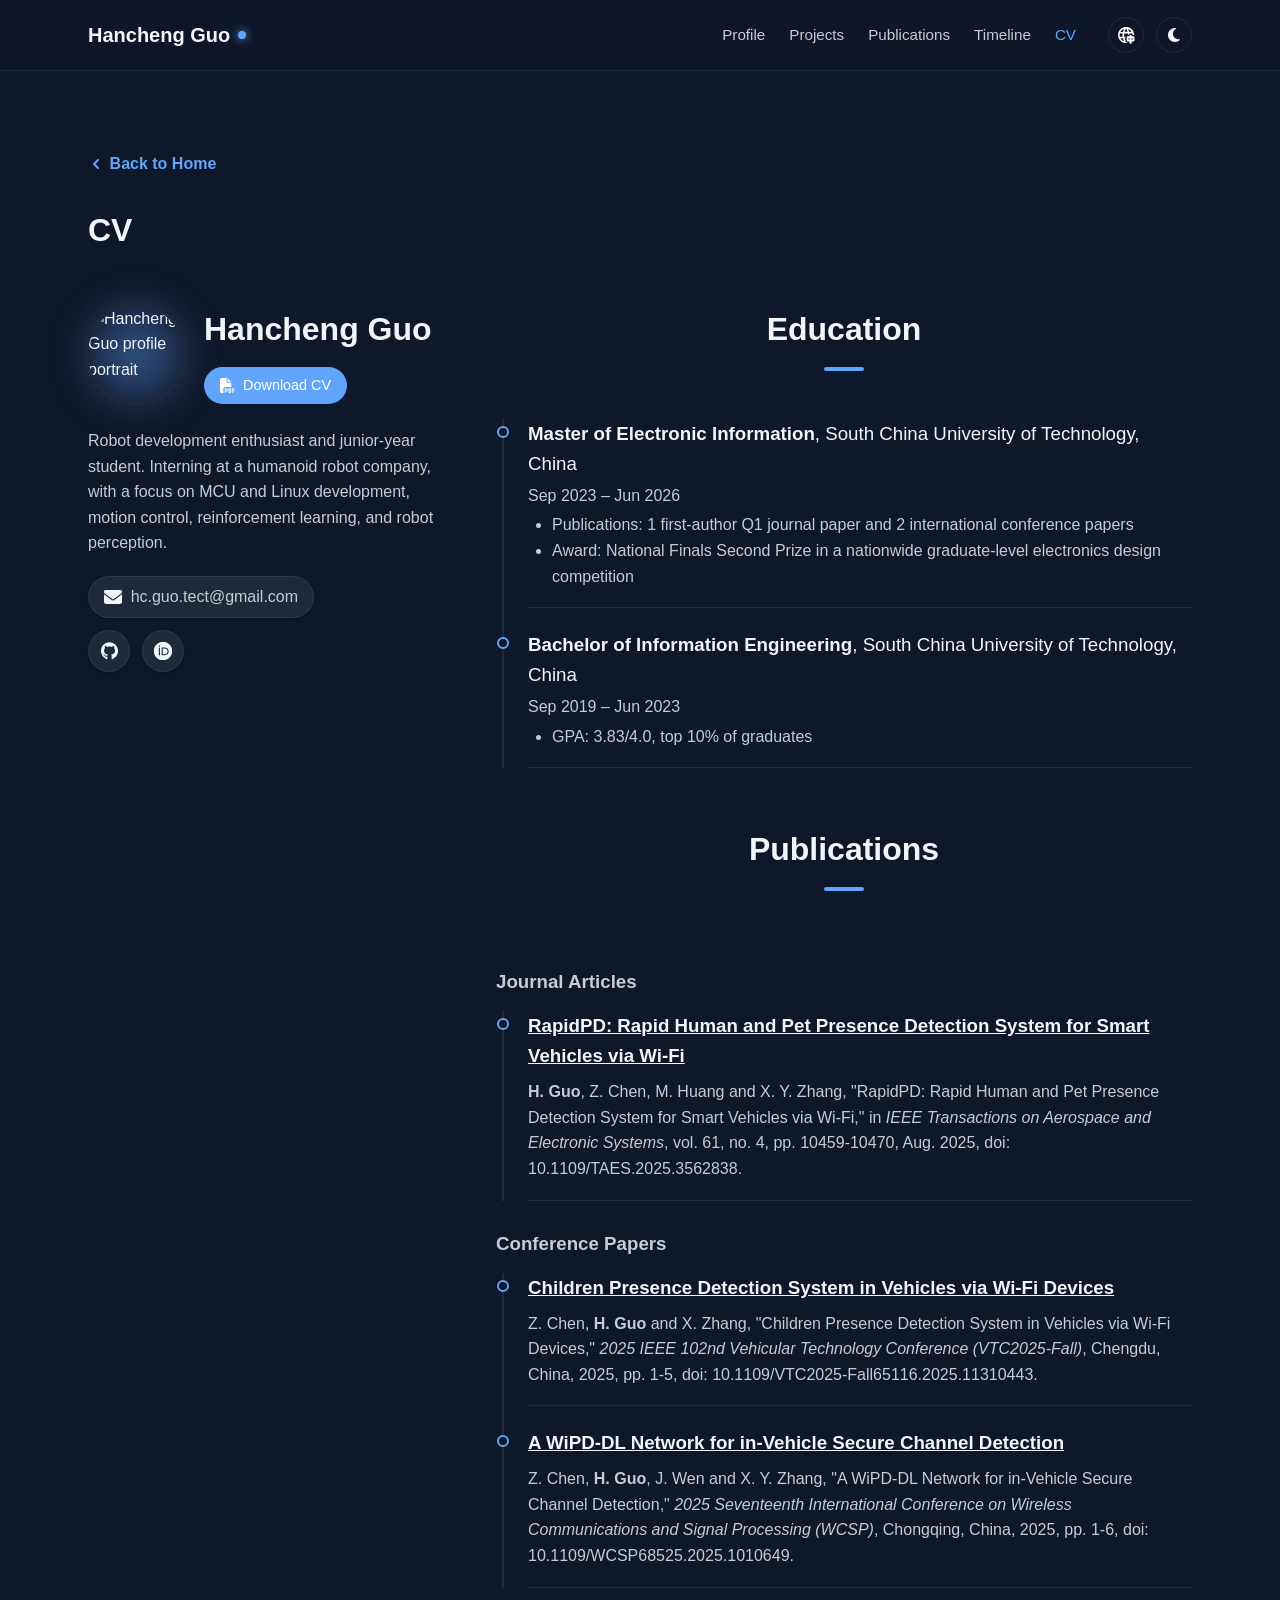
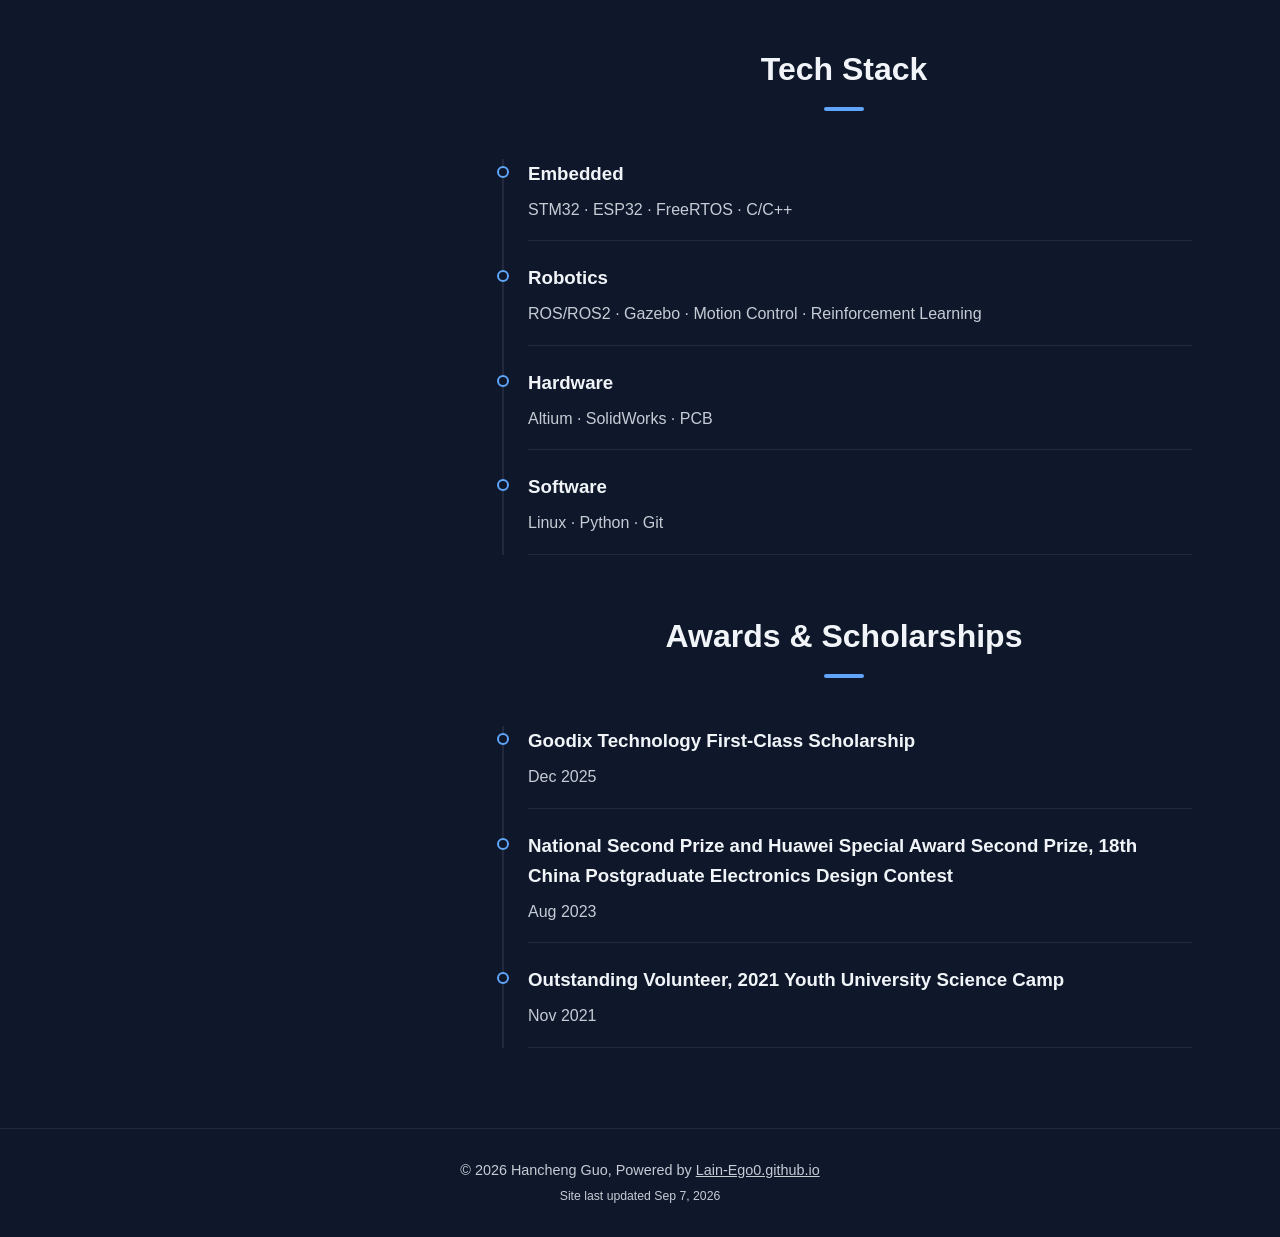
==== commit 6588c03f: "update education and awards" ====
--- a/pages/cv.html
+++ b/pages/cv.html
@@ -124,22 +124,21 @@
               <h2 data-i18n="education.title">Education</h2>
               <div class="content-list resume-education">
                 <article class="content-entry education-entry">
-                  <h3 class="education-heading"><strong>Bachelor of Test</strong>, University of Test, China</h3>
-                  <time class="entry-date">Sep 2022 – Jun 2026</time>
-                  <p class="education-detail">Test</p>
-                </article>
-              </div>
-            </section>
-            <section class="narrative-container">
-              <h2 data-i18n="work.title">Work Experience</h2>
-              <div class="content-list resume-work">
-                <article class="content-entry work-entry">
-                  <h3 class="work-heading"><strong>Test of Intern</strong>, Test of Company, China</h3>
-                  <time class="entry-date">Since Oct 2025</time>
-                  <div class="work-detail markdown-body">
+                  <h3 class="education-heading"><strong>Master of Electronic Information</strong>, South China University of Technology, China</h3>
+                  <time class="entry-date">Sep 2023 – Jun 2026</time>
+                  <div class="education-detail markdown-body">
                     <ul>
-                      <li>Line 1</li>
-                      <li>Line 2</li>
+                      <li>Publications: 1 first-author Q1 journal paper and 2 international conference papers</li>
+                      <li>Award: National Finals Second Prize in a nationwide graduate-level electronics design competition</li>
+                    </ul>
+                  </div>
+                </article>
+                <article class="content-entry education-entry">
+                  <h3 class="education-heading"><strong>Bachelor of Information Engineering</strong>, South China University of Technology, China</h3>
+                  <time class="entry-date">Sep 2019 – Jun 2023</time>
+                  <div class="education-detail markdown-body">
+                    <ul>
+                      <li>GPA: 3.83/4.0, top 10% of graduates</li>
                     </ul>
                   </div>
                 </article>
@@ -191,8 +190,16 @@
               <h2 data-i18n="awards.title">Awards &amp; Scholarships</h2>
               <div class="content-list resume-awards">
                 <article class="content-entry">
-                  <h3>Award Test</h3>
-                  <p><time class="entry-date">Aug 2025</time></p>
+                  <h3>Goodix Technology First-Class Scholarship</h3>
+                  <p><time class="entry-date">Dec 2025</time></p>
+                </article>
+                <article class="content-entry">
+                  <h3>National Second Prize and Huawei Special Award Second Prize, 18th China Postgraduate Electronics Design Contest</h3>
+                  <p><time class="entry-date">Aug 2023</time></p>
+                </article>
+                <article class="content-entry">
+                  <h3>Outstanding Volunteer, 2021 Youth University Science Camp</h3>
+                  <p><time class="entry-date">Nov 2021</time></p>
                 </article>
               </div>
             </section>
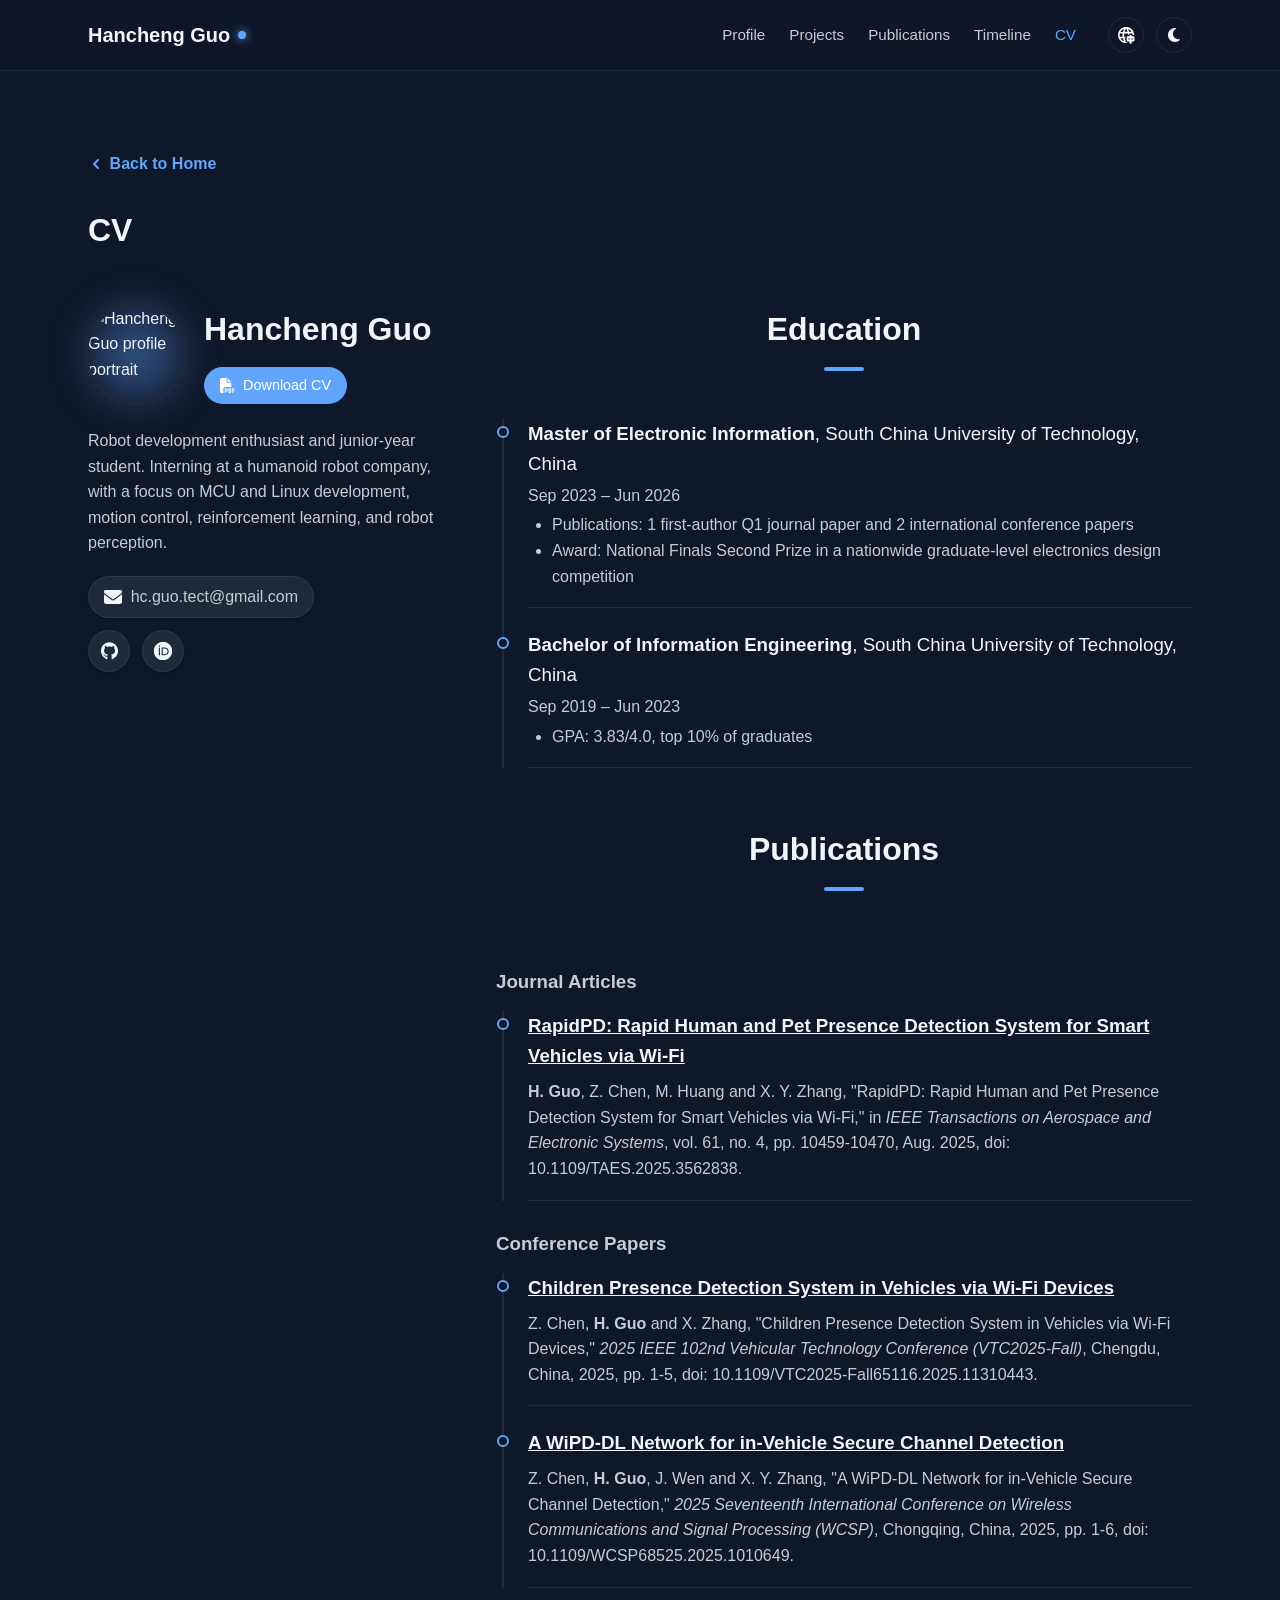
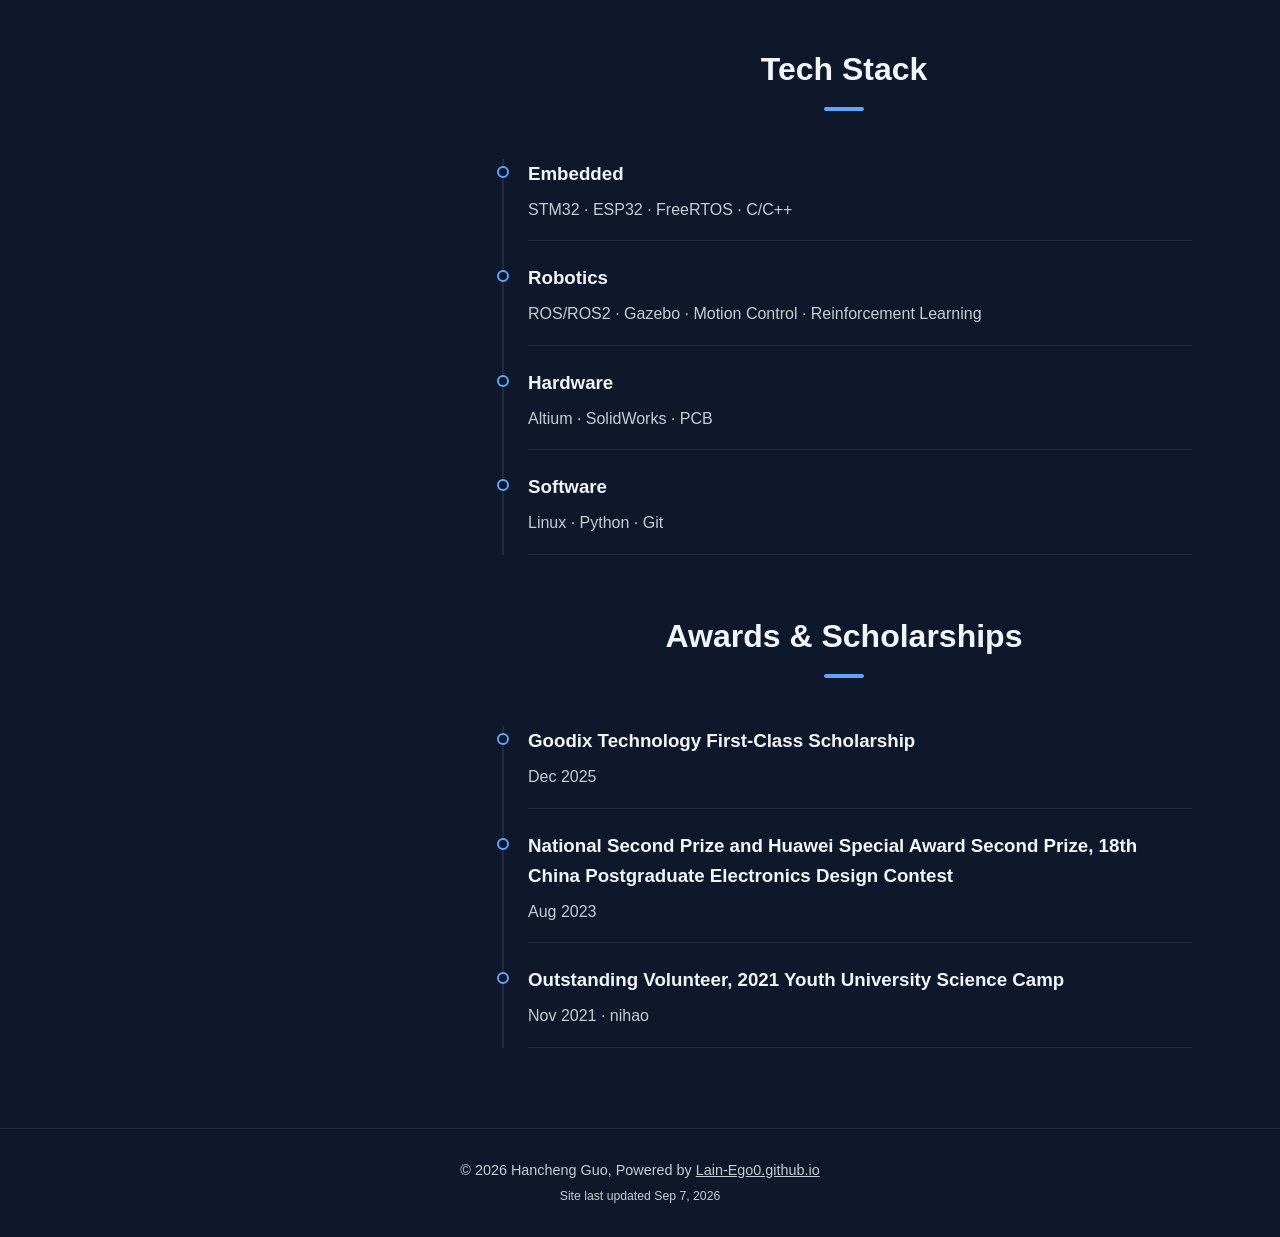
==== commit 8bd25881: "add description of awards" ====
--- a/pages/cv.html
+++ b/pages/cv.html
@@ -199,7 +199,7 @@
                 </article>
                 <article class="content-entry">
                   <h3>Outstanding Volunteer, 2021 Youth University Science Camp</h3>
-                  <p><time class="entry-date">Nov 2021</time></p>
+                  <p><time class="entry-date">Nov 2021</time><span class="entry-separator"> · </span><span class="entry-detail">nihao</span></p>
                 </article>
               </div>
             </section>
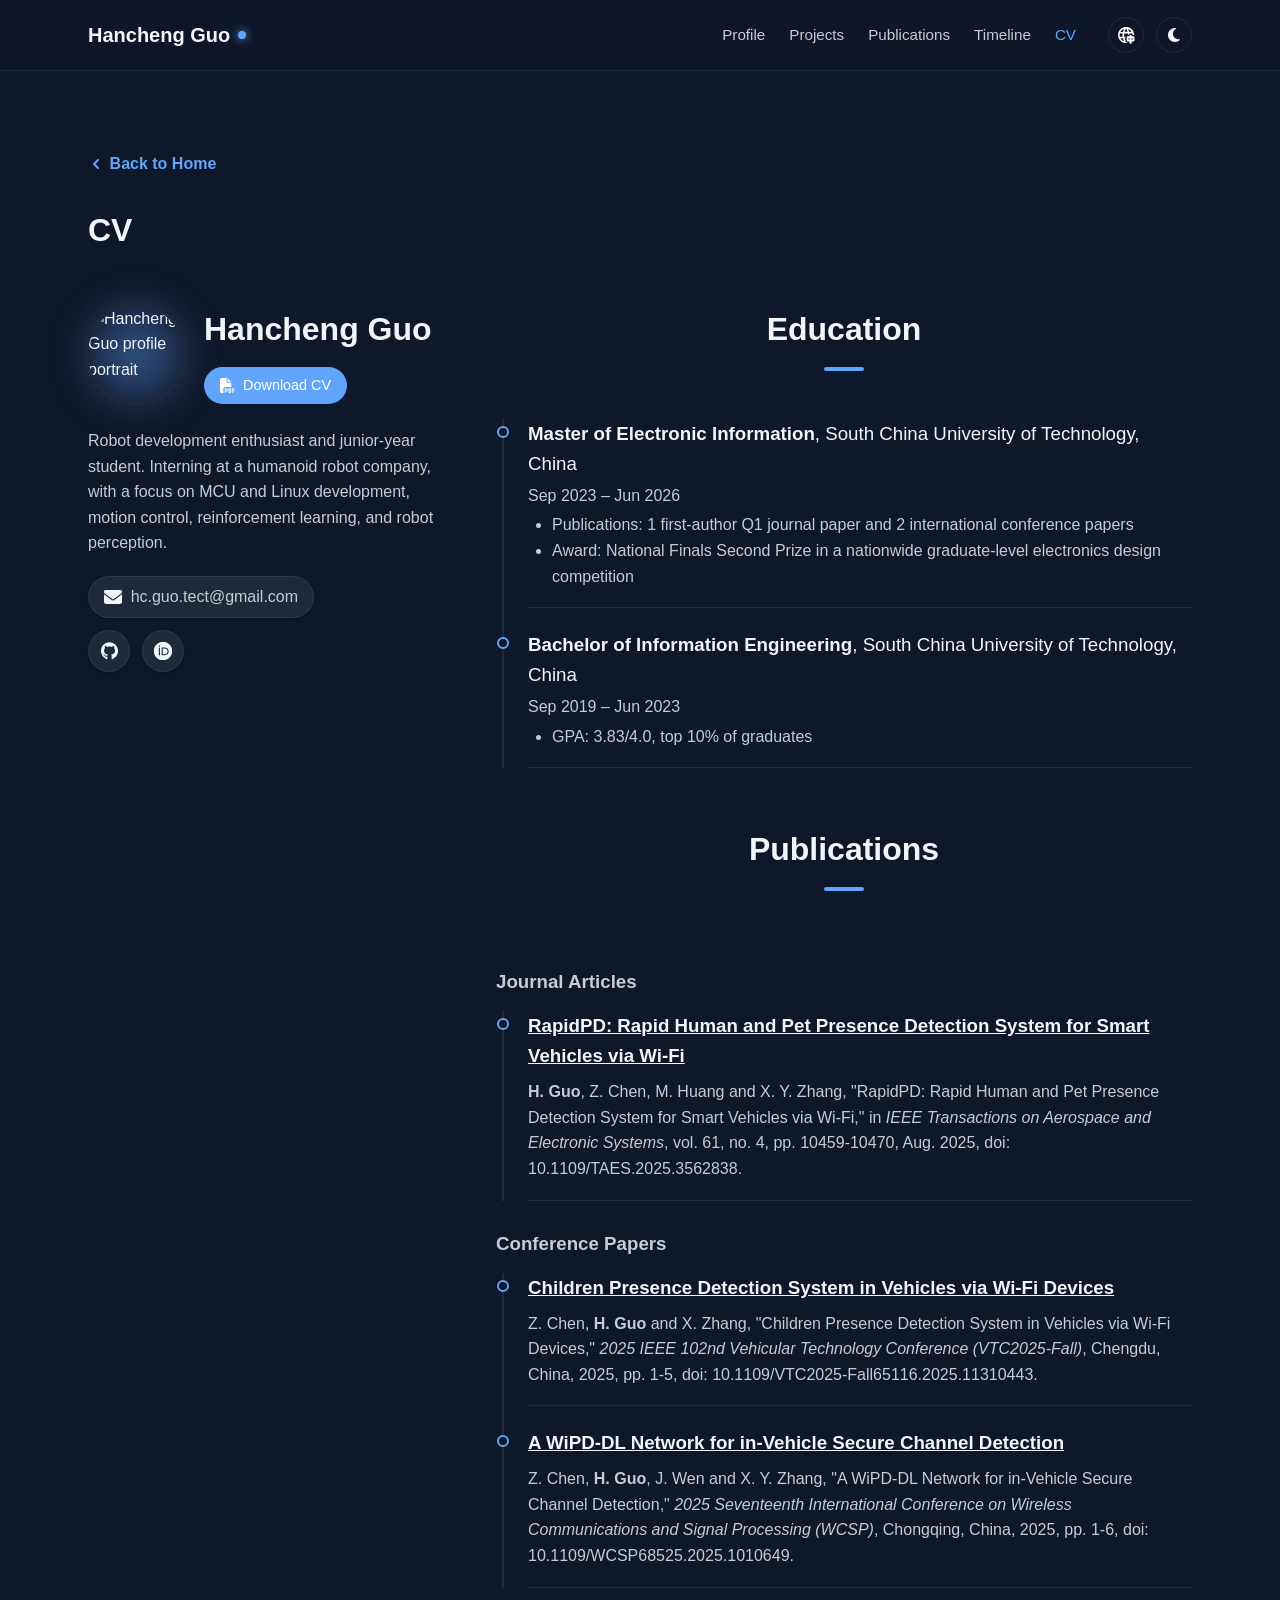
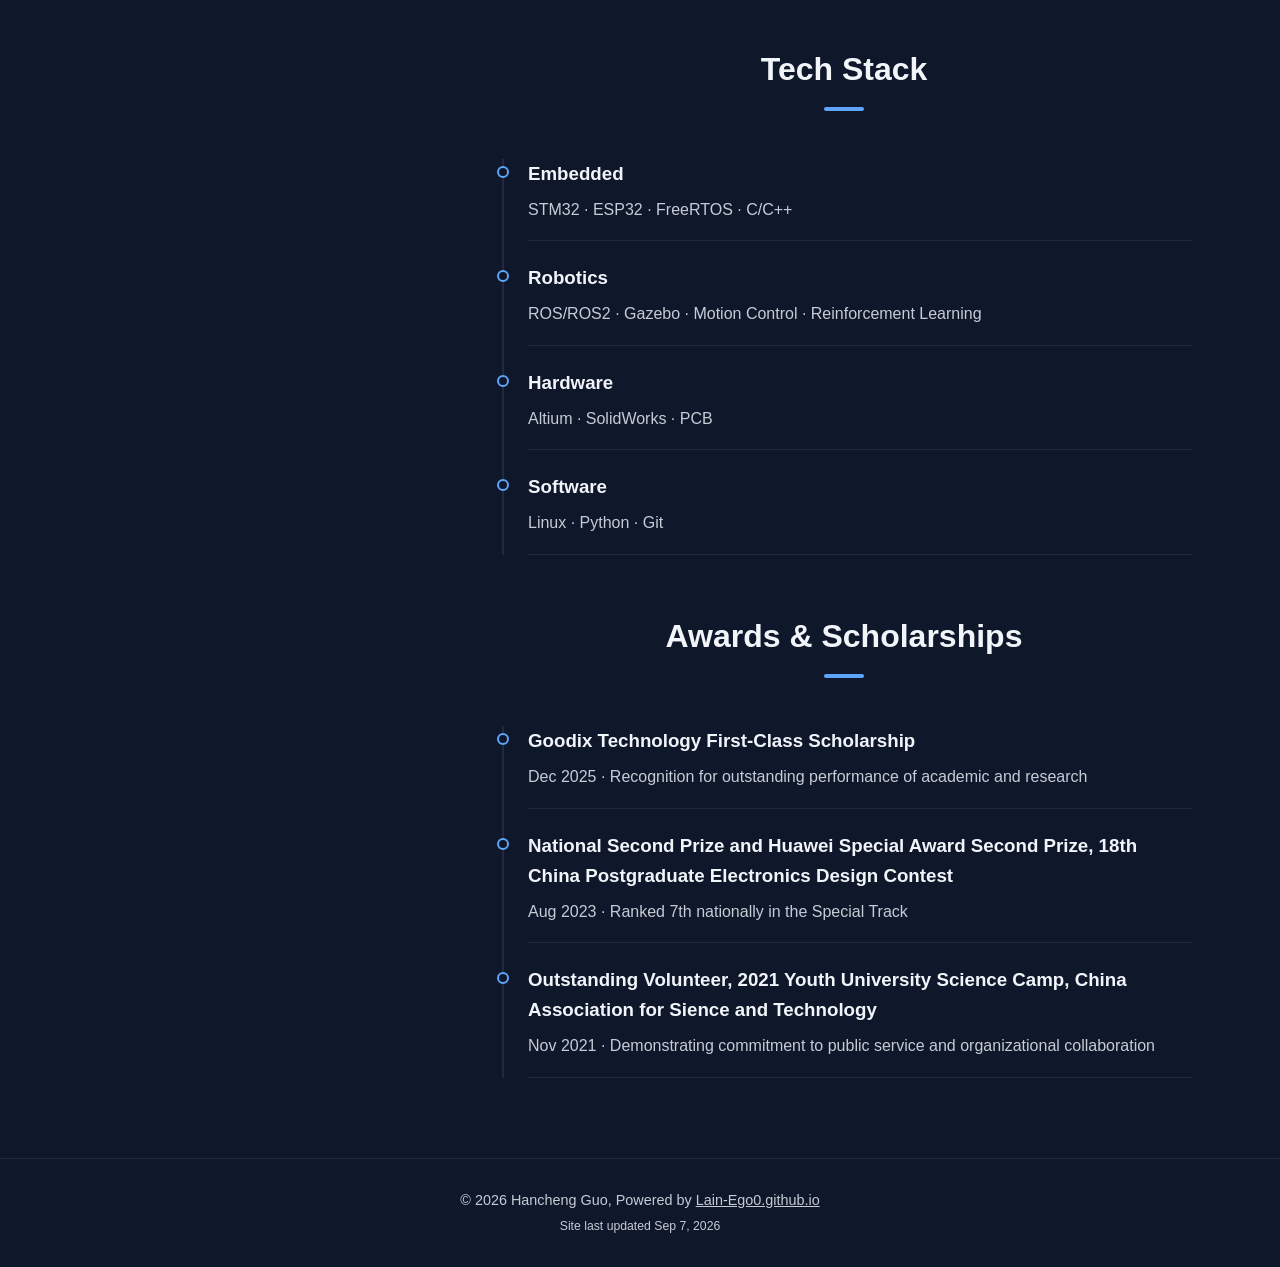
==== commit 184e1f9c: "update awards description" ====
--- a/pages/cv.html
+++ b/pages/cv.html
@@ -191,15 +191,15 @@
               <div class="content-list resume-awards">
                 <article class="content-entry">
                   <h3>Goodix Technology First-Class Scholarship</h3>
-                  <p><time class="entry-date">Dec 2025</time></p>
+                  <p><time class="entry-date">Dec 2025</time><span class="entry-separator"> · </span><span class="entry-detail">Recognition for outstanding performance of academic and research</span></p>
                 </article>
                 <article class="content-entry">
                   <h3>National Second Prize and Huawei Special Award Second Prize, 18th China Postgraduate Electronics Design Contest</h3>
-                  <p><time class="entry-date">Aug 2023</time></p>
-                </article>
-                <article class="content-entry">
-                  <h3>Outstanding Volunteer, 2021 Youth University Science Camp</h3>
-                  <p><time class="entry-date">Nov 2021</time><span class="entry-separator"> · </span><span class="entry-detail">nihao</span></p>
+                  <p><time class="entry-date">Aug 2023</time><span class="entry-separator"> · </span><span class="entry-detail">Ranked 7th nationally in the Special Track</span></p>
+                </article>
+                <article class="content-entry">
+                  <h3>Outstanding Volunteer, 2021 Youth University Science Camp, China Association for Sience and Technology</h3>
+                  <p><time class="entry-date">Nov 2021</time><span class="entry-separator"> · </span><span class="entry-detail">Demonstrating commitment to public service and organizational collaboration</span></p>
                 </article>
               </div>
             </section>
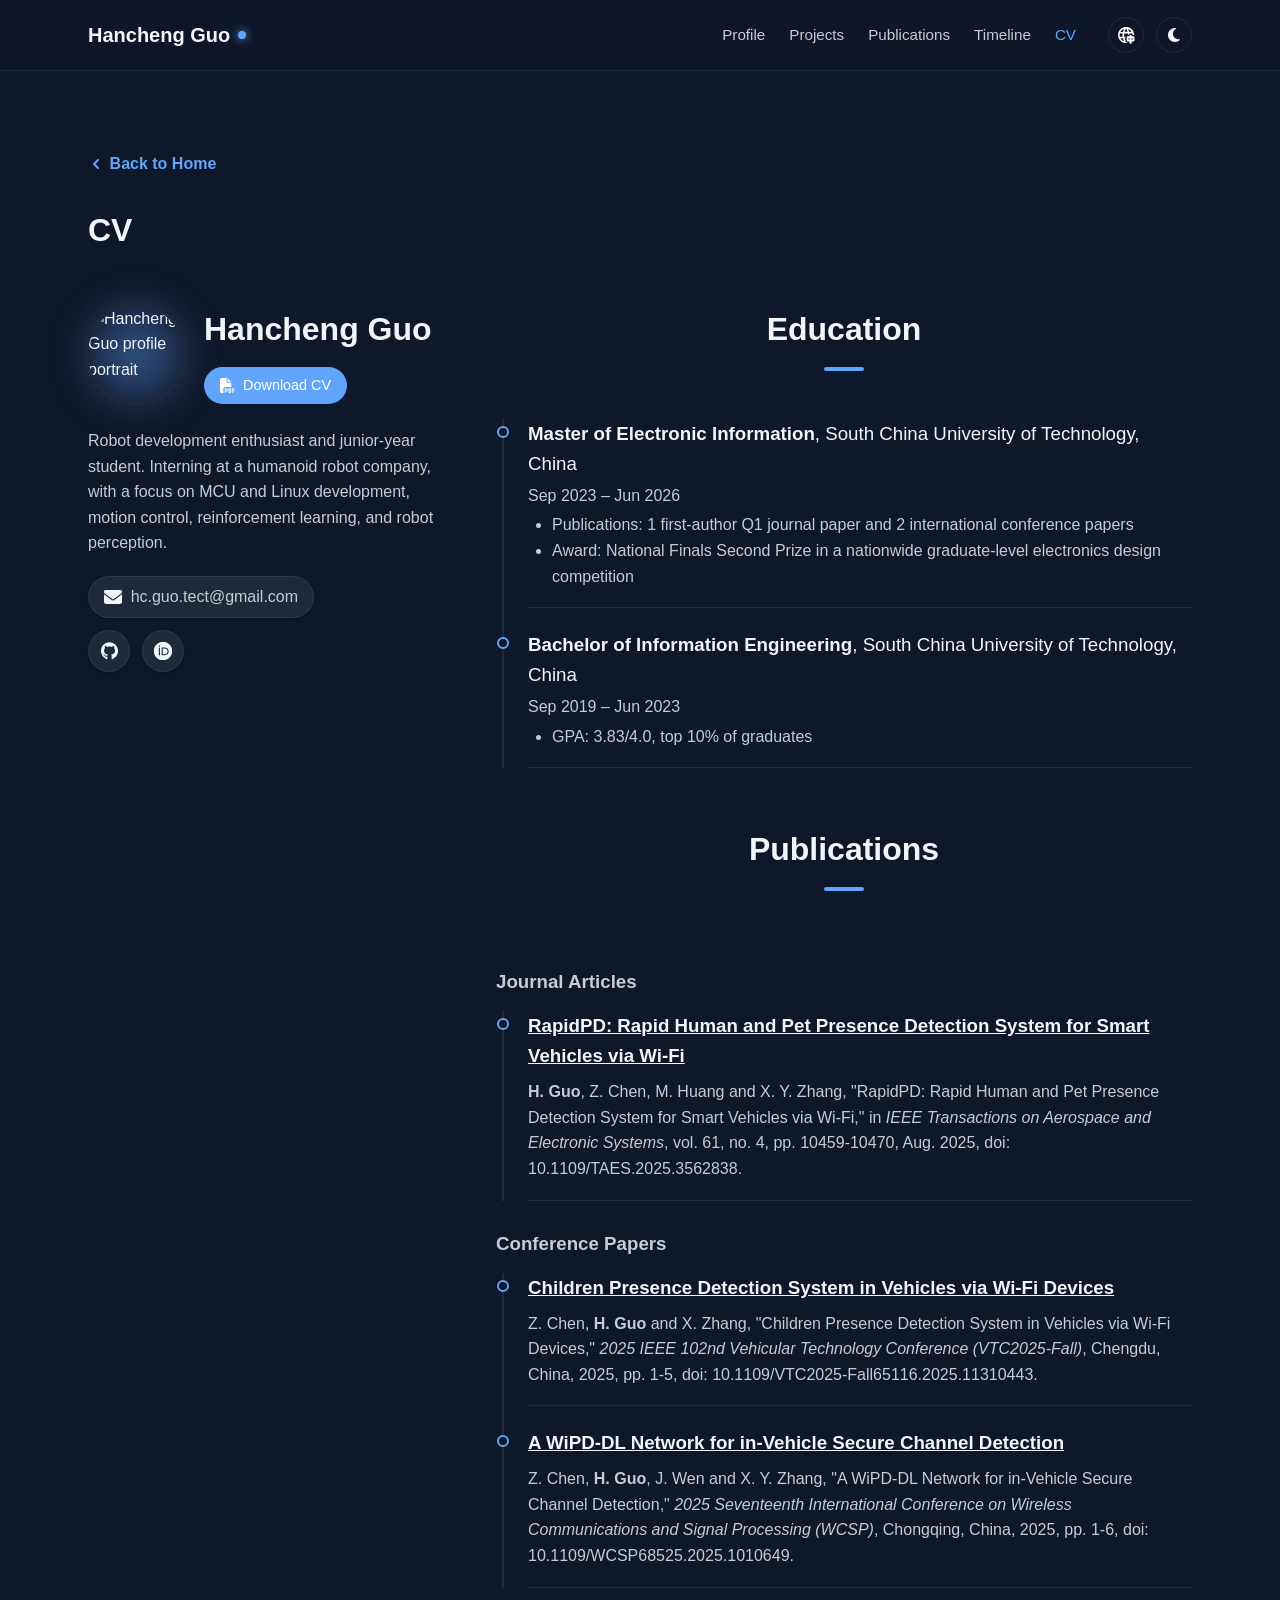
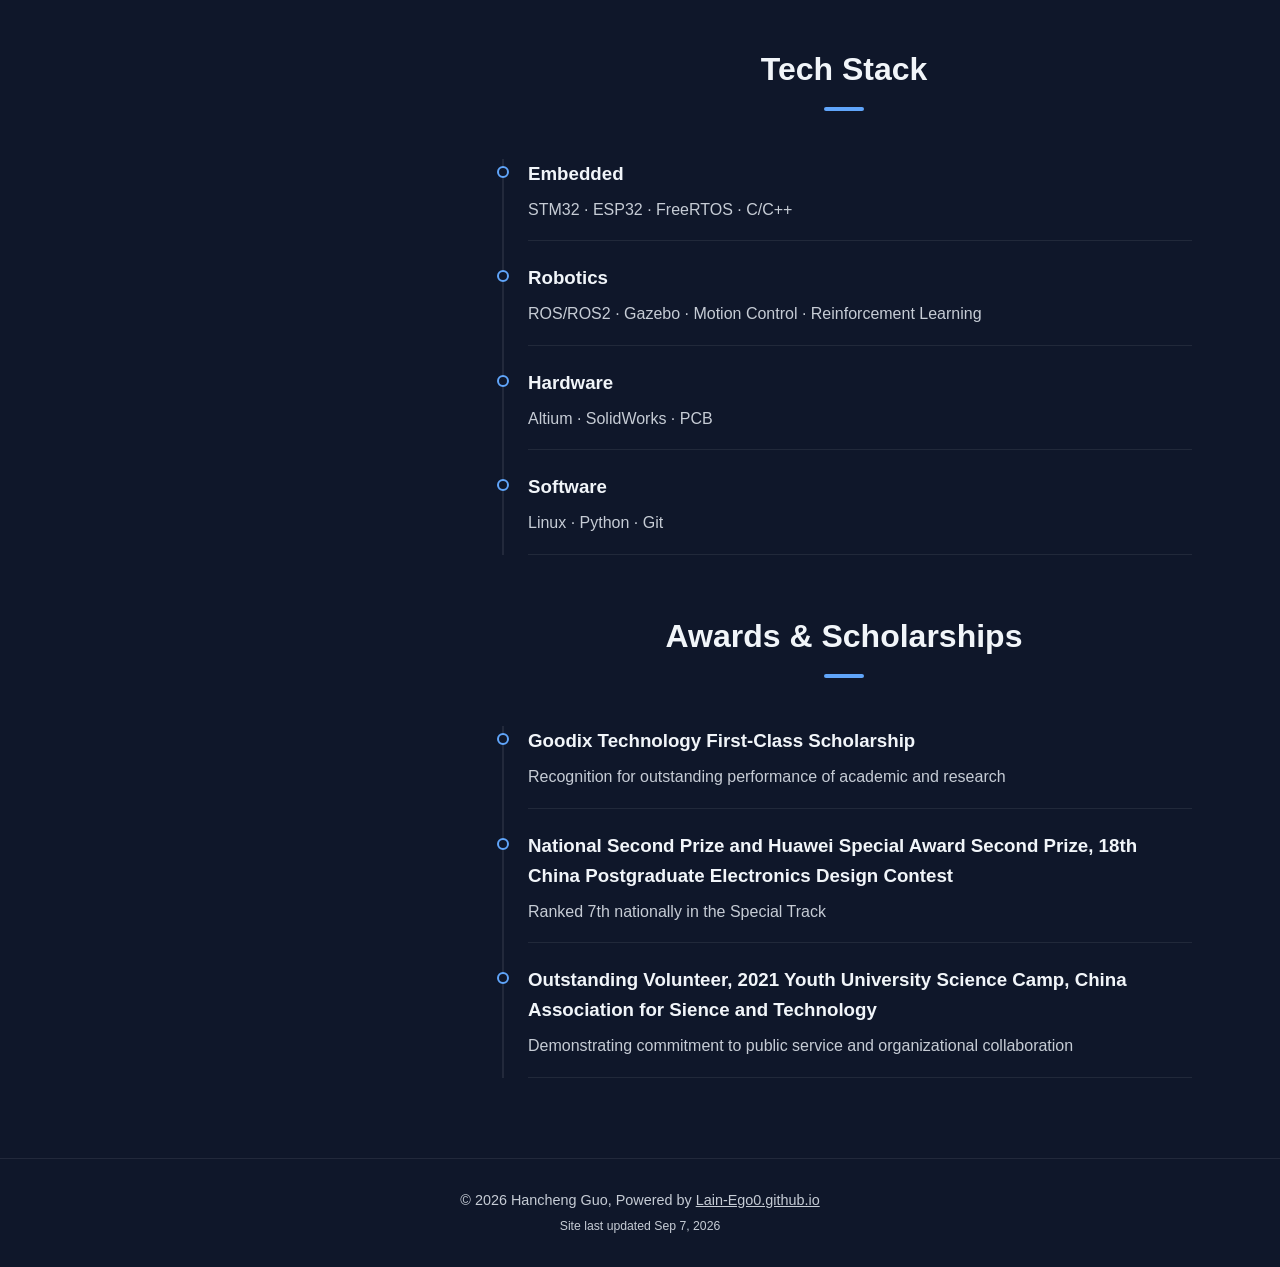
==== commit 2a6d6b1f: "support hidden date of awards" ====
--- a/pages/cv.html
+++ b/pages/cv.html
@@ -191,15 +191,15 @@
               <div class="content-list resume-awards">
                 <article class="content-entry">
                   <h3>Goodix Technology First-Class Scholarship</h3>
-                  <p><time class="entry-date">Dec 2025</time><span class="entry-separator"> · </span><span class="entry-detail">Recognition for outstanding performance of academic and research</span></p>
+                  <p><span class="entry-detail">Recognition for outstanding performance of academic and research</span></p>
                 </article>
                 <article class="content-entry">
                   <h3>National Second Prize and Huawei Special Award Second Prize, 18th China Postgraduate Electronics Design Contest</h3>
-                  <p><time class="entry-date">Aug 2023</time><span class="entry-separator"> · </span><span class="entry-detail">Ranked 7th nationally in the Special Track</span></p>
+                  <p><span class="entry-detail">Ranked 7th nationally in the Special Track</span></p>
                 </article>
                 <article class="content-entry">
                   <h3>Outstanding Volunteer, 2021 Youth University Science Camp, China Association for Sience and Technology</h3>
-                  <p><time class="entry-date">Nov 2021</time><span class="entry-separator"> · </span><span class="entry-detail">Demonstrating commitment to public service and organizational collaboration</span></p>
+                  <p><span class="entry-detail">Demonstrating commitment to public service and organizational collaboration</span></p>
                 </article>
               </div>
             </section>
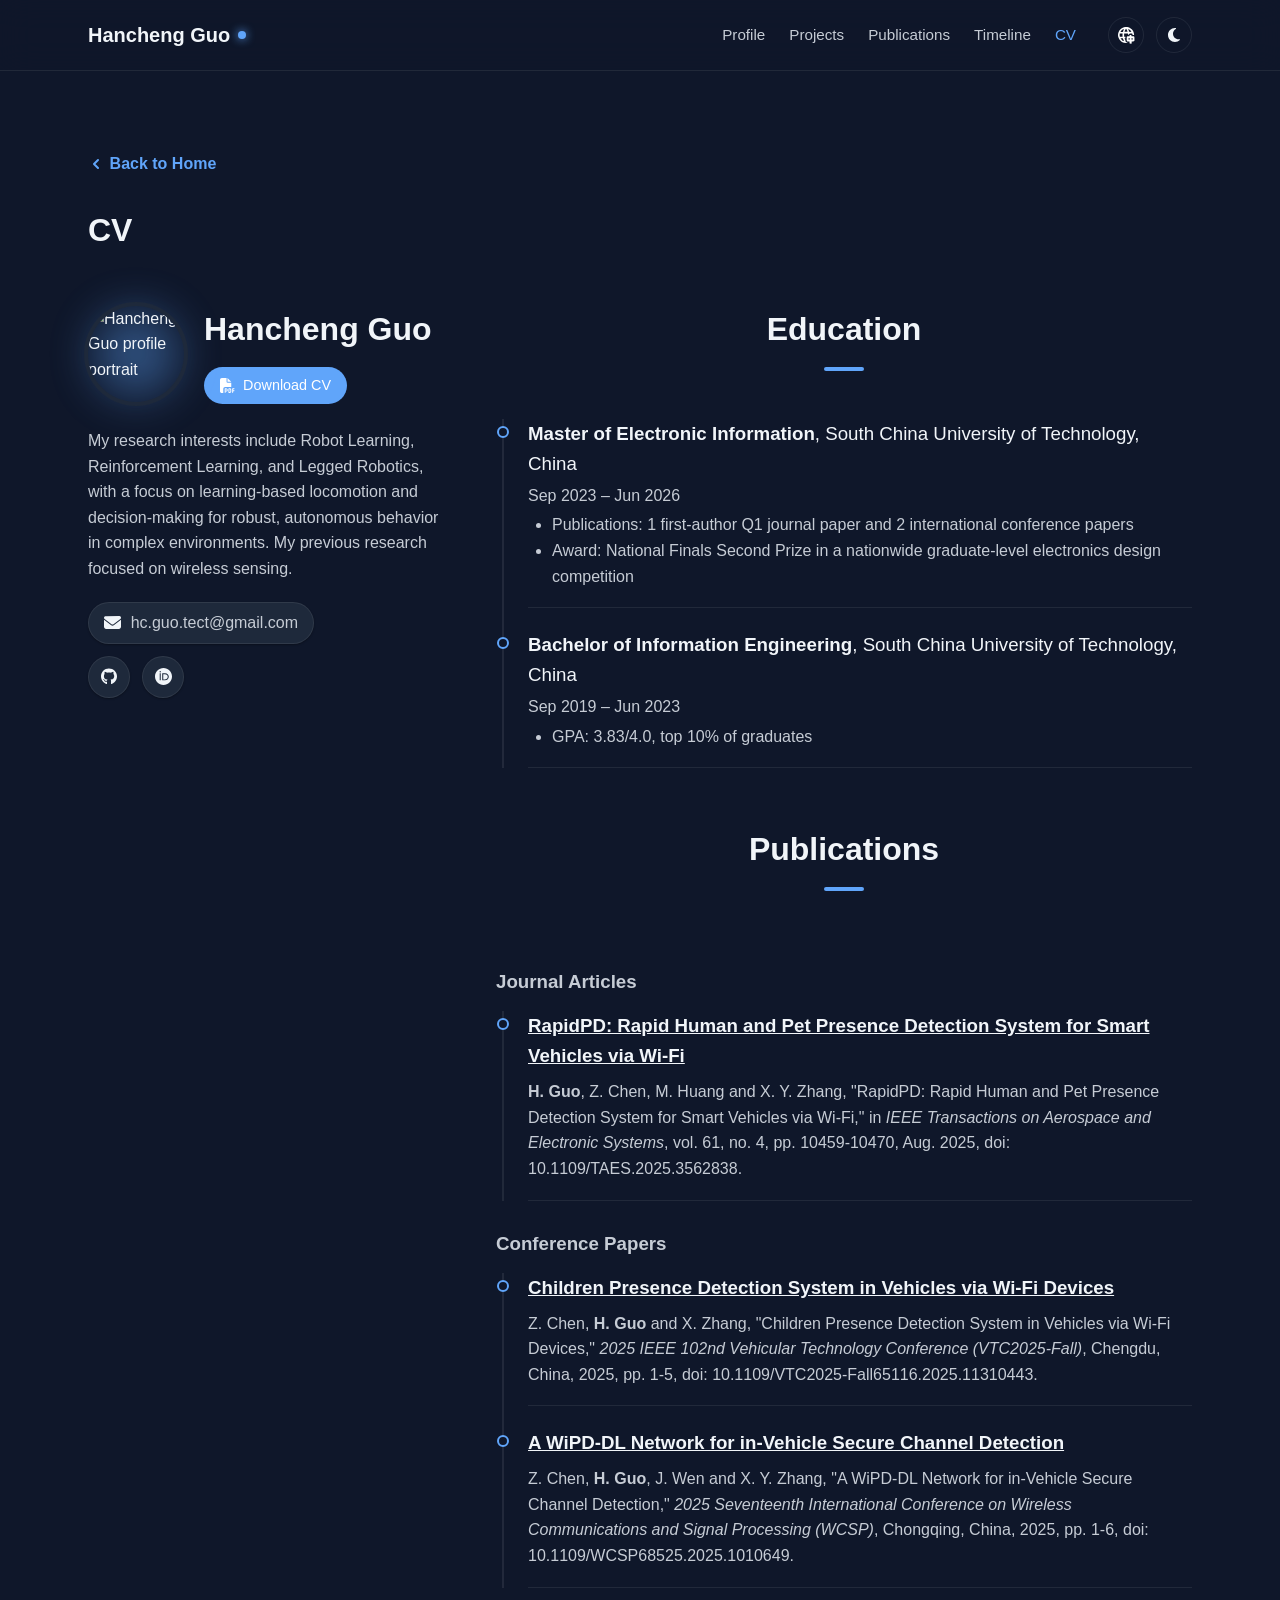
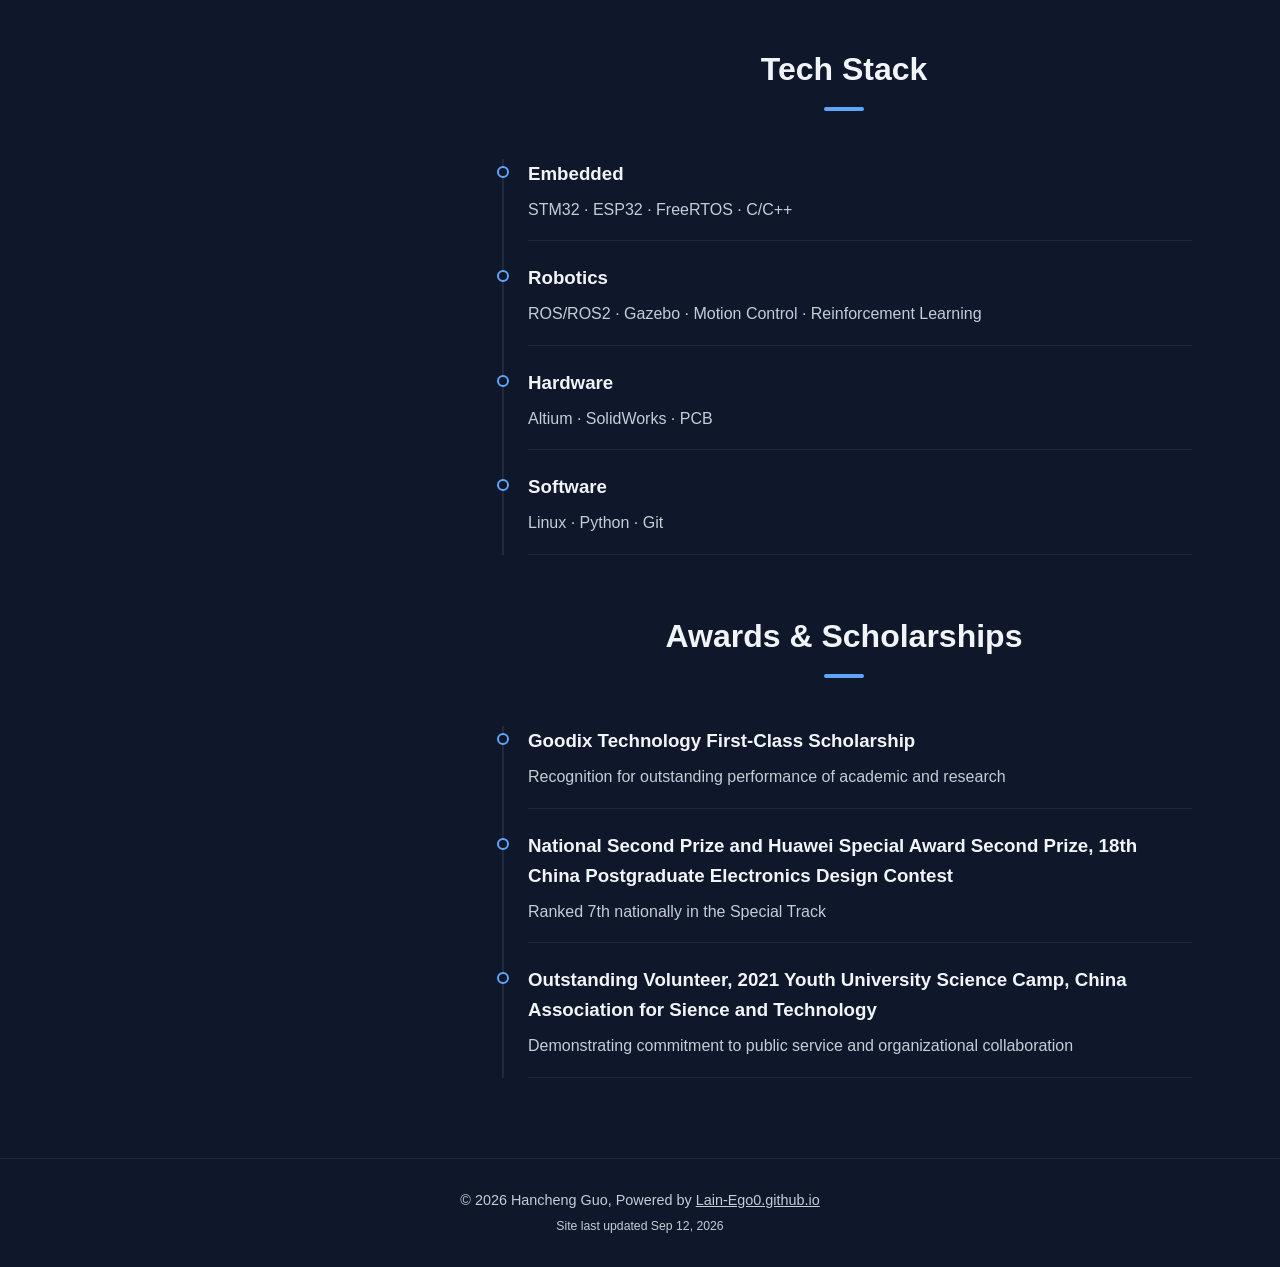
==== commit bb12dcdf: "update summary of profile" ====
--- a/pages/cv.html
+++ b/pages/cv.html
@@ -4,9 +4,9 @@
   <head>
     <meta charset="UTF-8">
     <meta name="viewport" content="width=device-width, initial-scale=1.0">
-    <title>CV - Hancheng Guo Homepage</title>
+    <title>CV - Hancheng Guo | Homepage</title>
     <meta name="description" content="CV and academic profile by Hancheng Guo.">
-    <meta property="og:title" content="CV - Hancheng Guo Homepage">
+    <meta property="og:title" content="CV - Hancheng Guo | Homepage">
     <meta property="og:description" content="CV and academic profile by Hancheng Guo.">
     <meta property="og:type" content="profile">
     <meta property="og:url" content="https://hancheng-guo.github.io/pages/cv.html">
@@ -85,7 +85,7 @@
               </div>
             </div>
             <div class="resume-profile-details">
-              <p>Robot development enthusiast and junior-year student. Interning at a humanoid robot company, with a focus on MCU and Linux development, motion control, reinforcement learning, and robot perception.</p>
+              <p>My research interests include Robot Learning, Reinforcement Learning, and Legged Robotics, with a focus on learning-based locomotion and decision-making for robust, autonomous behavior in complex environments. My previous research focused on wireless sensing.</p>
             </div>
             <div class="contact-links resume-contact-links" aria-label="Contact links">
               <div class="contact-item email-contact-item">
@@ -209,7 +209,7 @@
     </main>
     <footer>
       <span class="footer-copyright">© 2026 Hancheng Guo, Powered by <a href="https://github.com/Lain-Ego0/Lain-Ego0.github.io"><u>Lain-Ego0.github.io</u></a></span>
-      <span class="footer-updated">Site last updated Sep 7, 2026</span>
+      <span class="footer-updated">Site last updated Sep 12, 2026</span>
     </footer>
     <script type="module" src="../assets/js/resume.js"></script>
   </body>
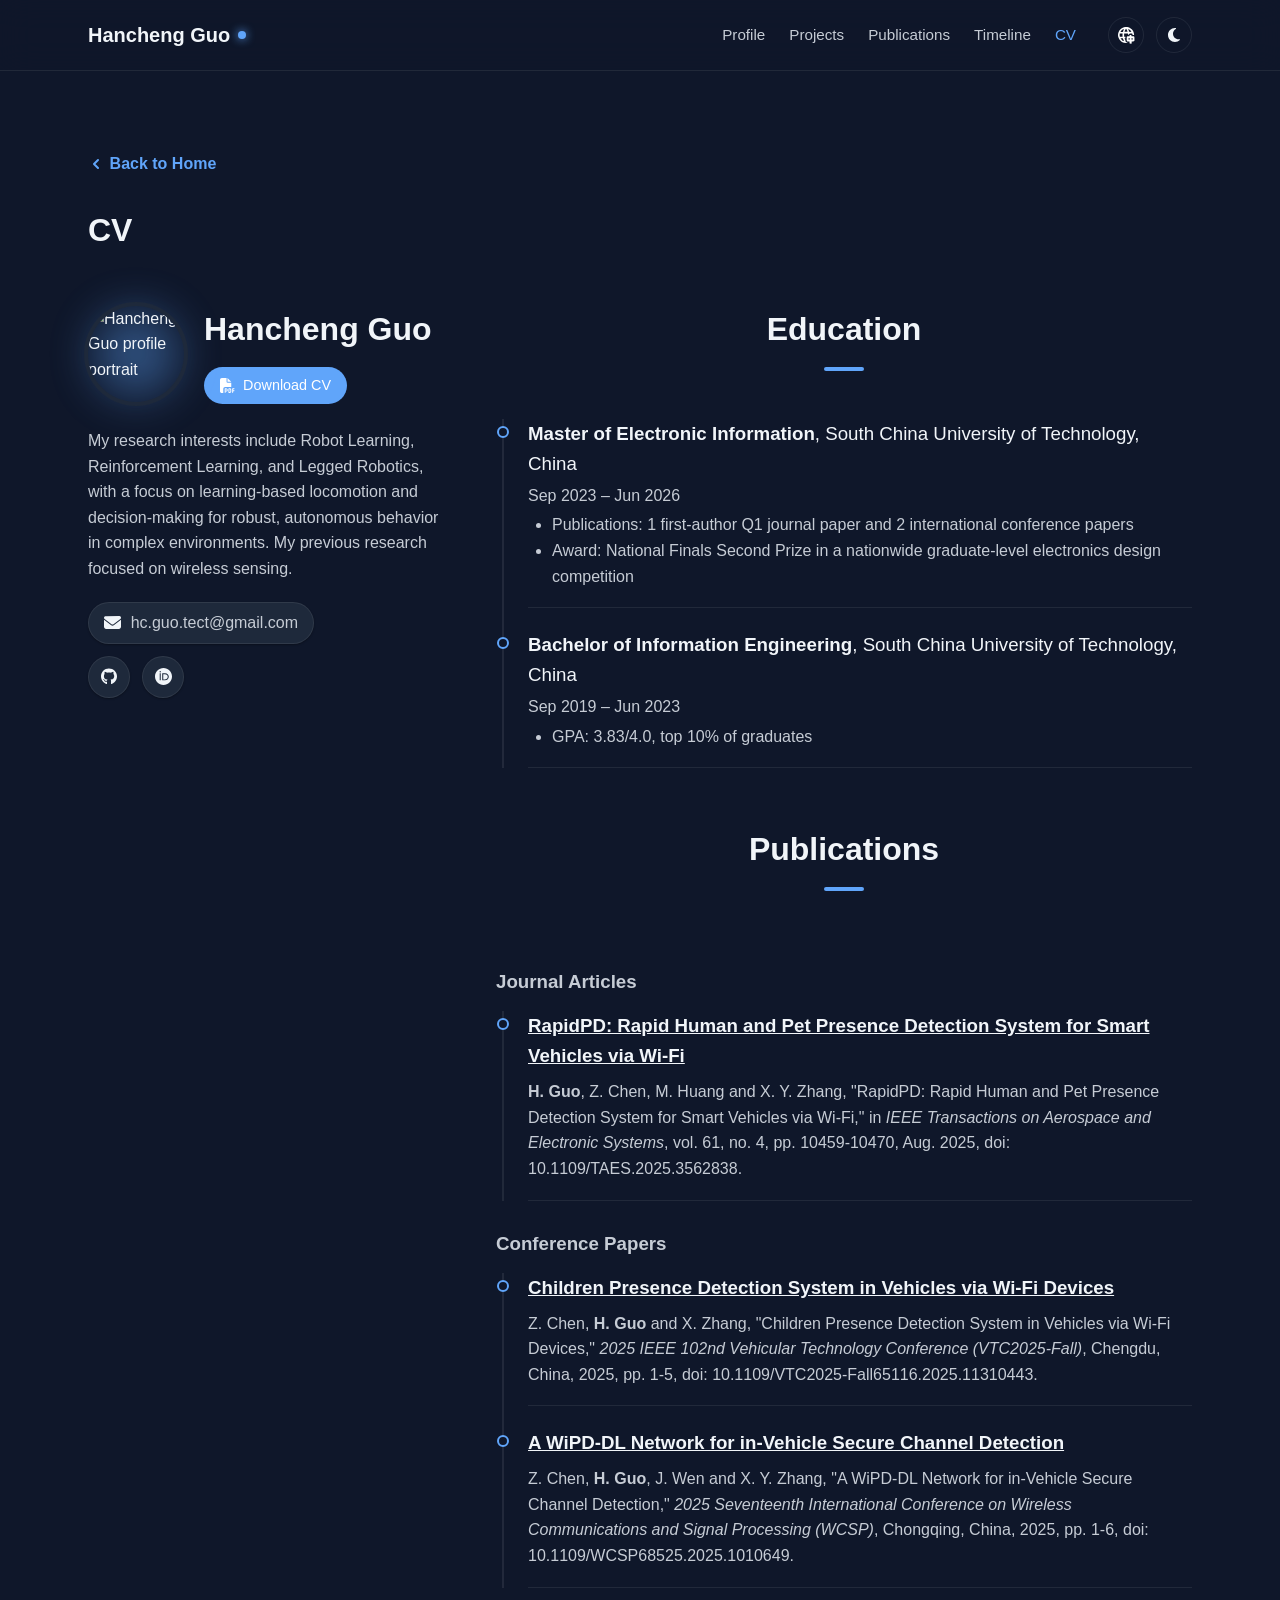
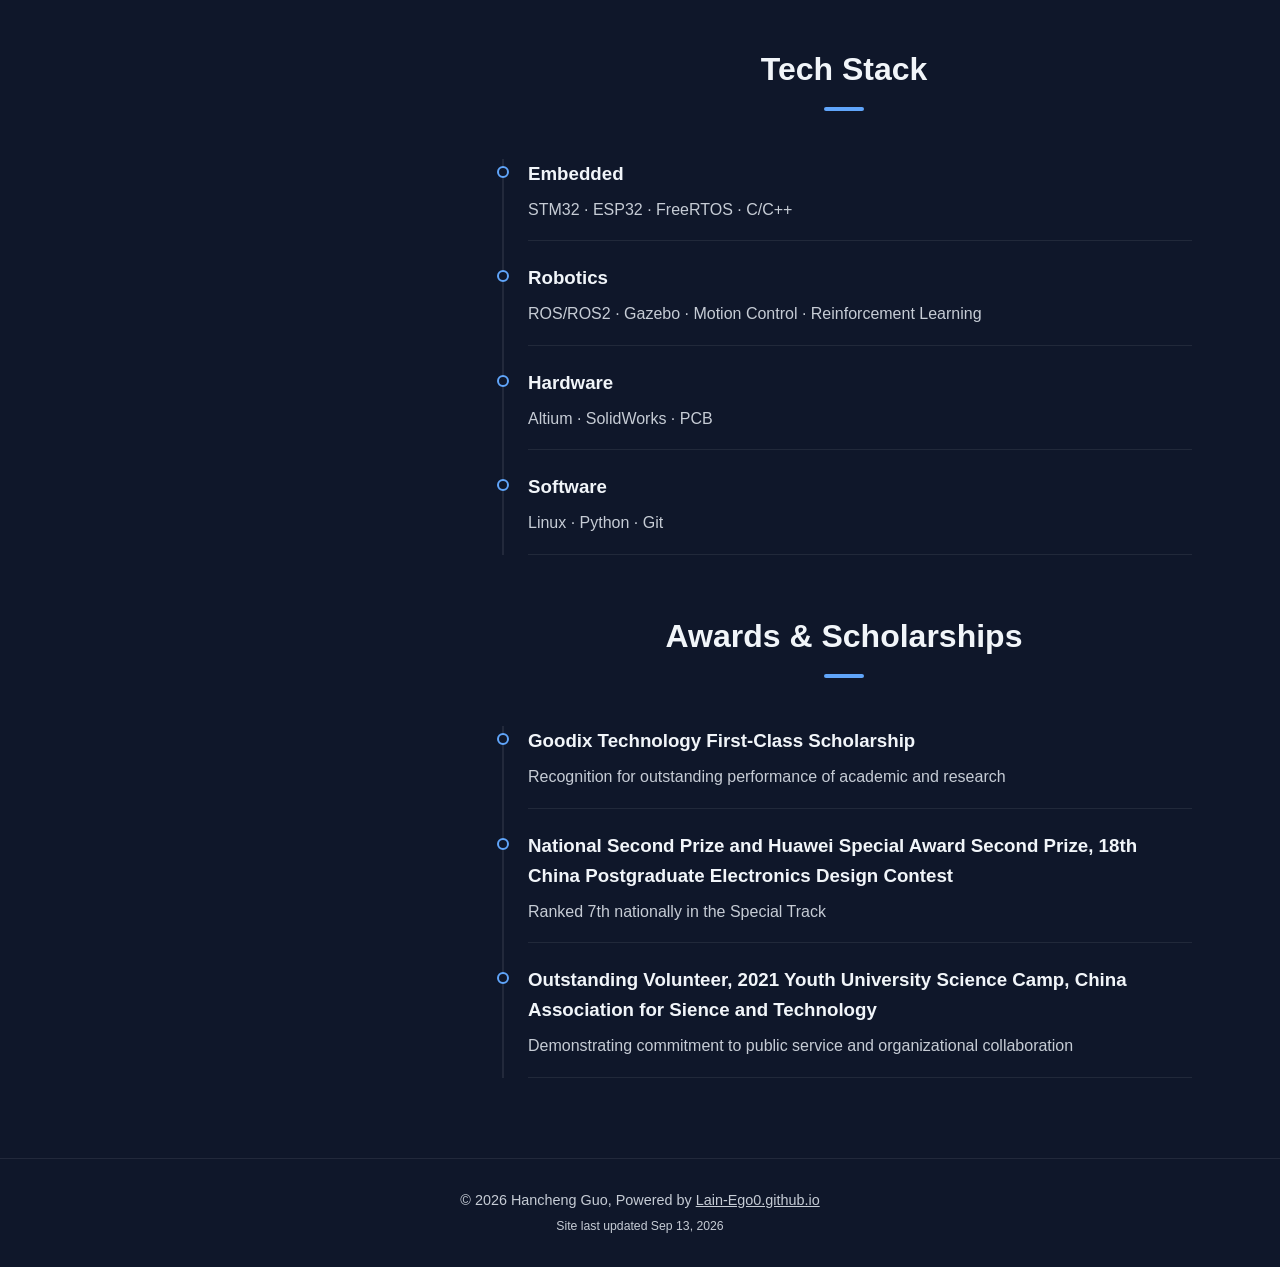
==== commit 313055b4: "update projet RapidPD" ====
--- a/pages/cv.html
+++ b/pages/cv.html
@@ -209,7 +209,7 @@
     </main>
     <footer>
       <span class="footer-copyright">© 2026 Hancheng Guo, Powered by <a href="https://github.com/Lain-Ego0/Lain-Ego0.github.io"><u>Lain-Ego0.github.io</u></a></span>
-      <span class="footer-updated">Site last updated Sep 12, 2026</span>
+      <span class="footer-updated">Site last updated Sep 13, 2026</span>
     </footer>
     <script type="module" src="../assets/js/resume.js"></script>
   </body>
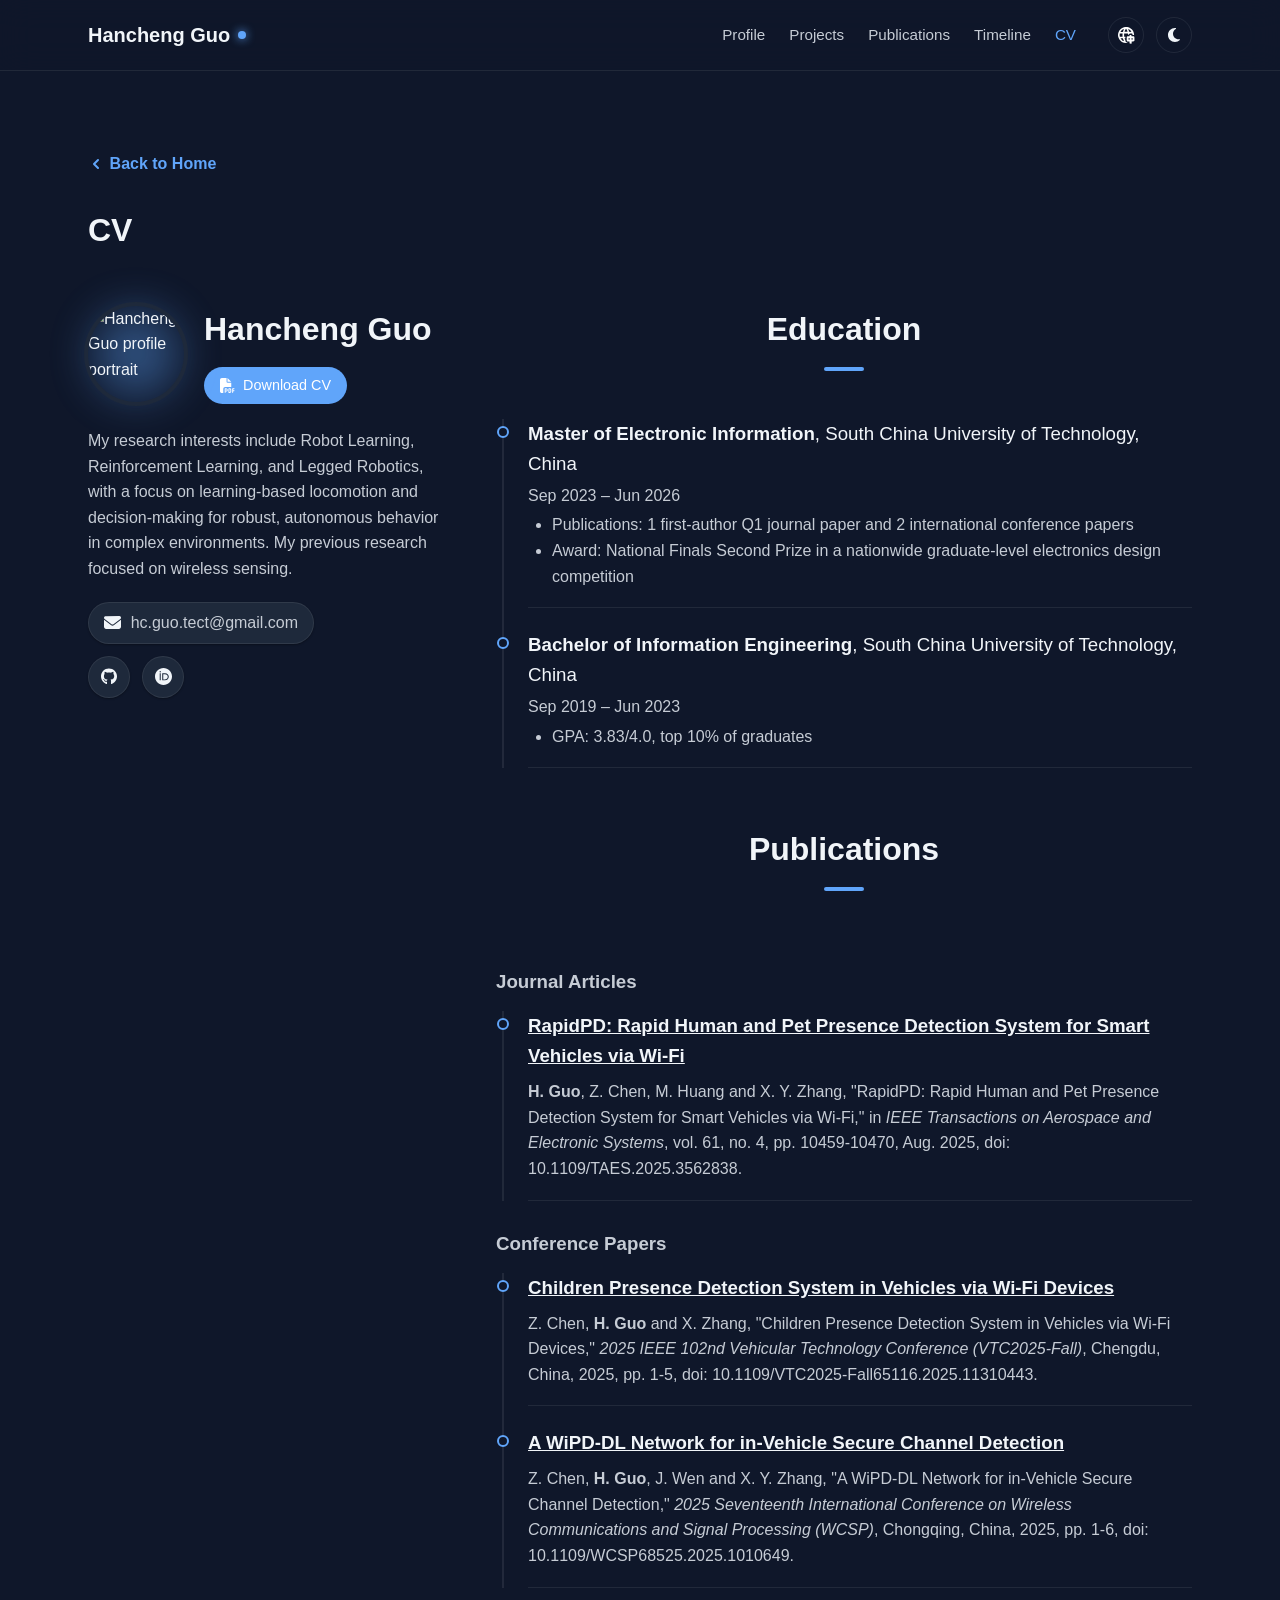
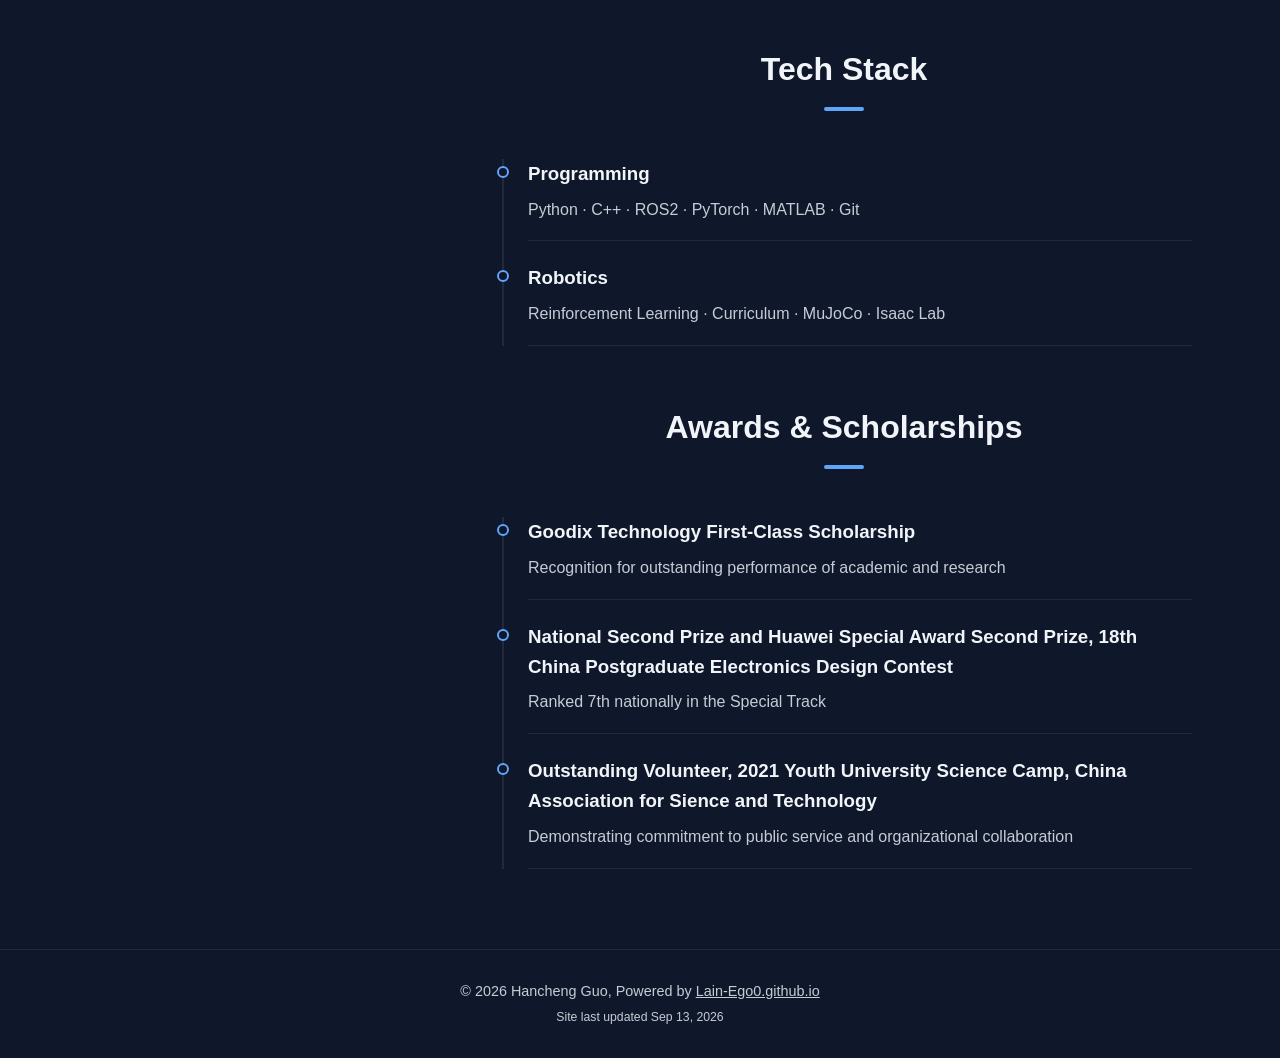
==== commit 5e823b85: "update project RapidPD" ====
--- a/pages/cv.html
+++ b/pages/cv.html
@@ -79,7 +79,7 @@
                       <!--! Font Awesome Free 6.7.2 by @fontawesome - https://fontawesome.com License - https://fontawesome.com/license/free (Icons: CC BY 4.0, Fonts: SIL OFL 1.1, Code: MIT License) Copyright 2024 Fonticons, Inc. -->
                       <path d="M0 64C0 28.7 28.7 0 64 0L224 0l0 128c0 17.7 14.3 32 32 32l128 0 0 144-208 0c-35.3 0-64 28.7-64 64l0 144-48 0c-35.3 0-64-28.7-64-64L0 64zm384 64l-128 0L256 0 384 128zM176 352l32 0c30.9 0 56 25.1 56 56s-25.1 56-56 56l-16 0 0 32c0 8.8-7.2 16-16 16s-16-7.2-16-16l0-48 0-80c0-8.8 7.2-16 16-16zm32 80c13.3 0 24-10.7 24-24s-10.7-24-24-24l-16 0 0 48 16 0zm96-80l32 0c26.5 0 48 21.5 48 48l0 64c0 26.5-21.5 48-48 48l-32 0c-8.8 0-16-7.2-16-16l0-128c0-8.8 7.2-16 16-16zm32 128c8.8 0 16-7.2 16-16l0-64c0-8.8-7.2-16-16-16l-16 0 0 96 16 0zm80-112c0-8.8 7.2-16 16-16l48 0c8.8 0 16 7.2 16 16s-7.2 16-16 16l-32 0 0 32 32 0c8.8 0 16 7.2 16 16s-7.2 16-16 16l-32 0 0 48c0 8.8-7.2 16-16 16s-16-7.2-16-16l0-64 0-64z"/>
                     </svg>
-                    <span>Download CV</span>
+                    <span data-i18n="intro.downloadCv">Download CV</span>
                   </a>
                 </div>
               </div>
@@ -169,20 +169,12 @@
               <h2 data-i18n="skills.title">Tech Stack</h2>
               <div class="content-list resume-skills">
                 <article class="content-entry">
-                  <h3>Embedded</h3>
-                  <p>STM32<span class="entry-separator"> · </span>ESP32<span class="entry-separator"> · </span>FreeRTOS<span class="entry-separator"> · </span>C/C++</p>
+                  <h3>Programming</h3>
+                  <p>Python<span class="entry-separator"> · </span>C++<span class="entry-separator"> · </span>ROS2<span class="entry-separator"> · </span>PyTorch<span class="entry-separator"> · </span>MATLAB<span class="entry-separator"> · </span>Git</p>
                 </article>
                 <article class="content-entry">
                   <h3>Robotics</h3>
-                  <p>ROS/ROS2<span class="entry-separator"> · </span>Gazebo<span class="entry-separator"> · </span>Motion Control<span class="entry-separator"> · </span>Reinforcement Learning</p>
-                </article>
-                <article class="content-entry">
-                  <h3>Hardware</h3>
-                  <p>Altium<span class="entry-separator"> · </span>SolidWorks<span class="entry-separator"> · </span>PCB</p>
-                </article>
-                <article class="content-entry">
-                  <h3>Software</h3>
-                  <p>Linux<span class="entry-separator"> · </span>Python<span class="entry-separator"> · </span>Git</p>
+                  <p>Reinforcement Learning<span class="entry-separator"> · </span>Curriculum<span class="entry-separator"> · </span>MuJoCo<span class="entry-separator"> · </span>Isaac Lab</p>
                 </article>
               </div>
             </section>
